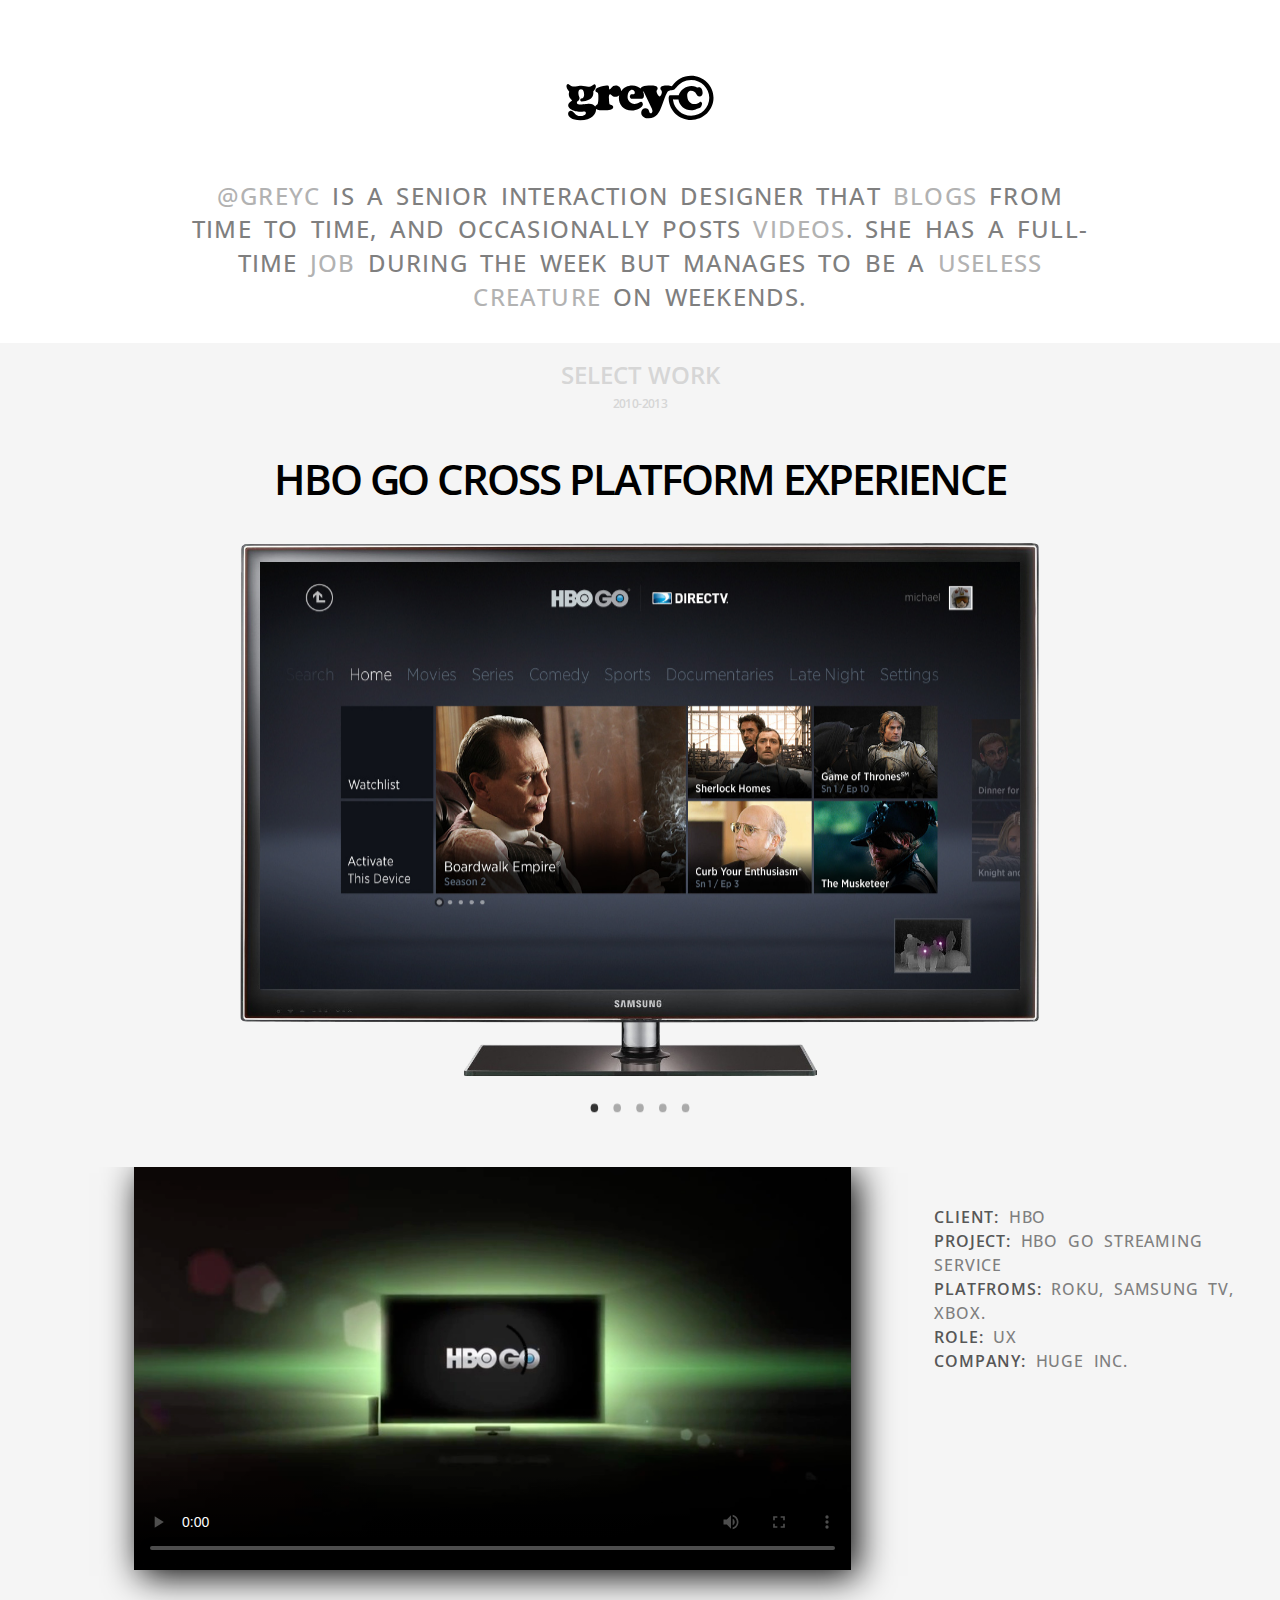
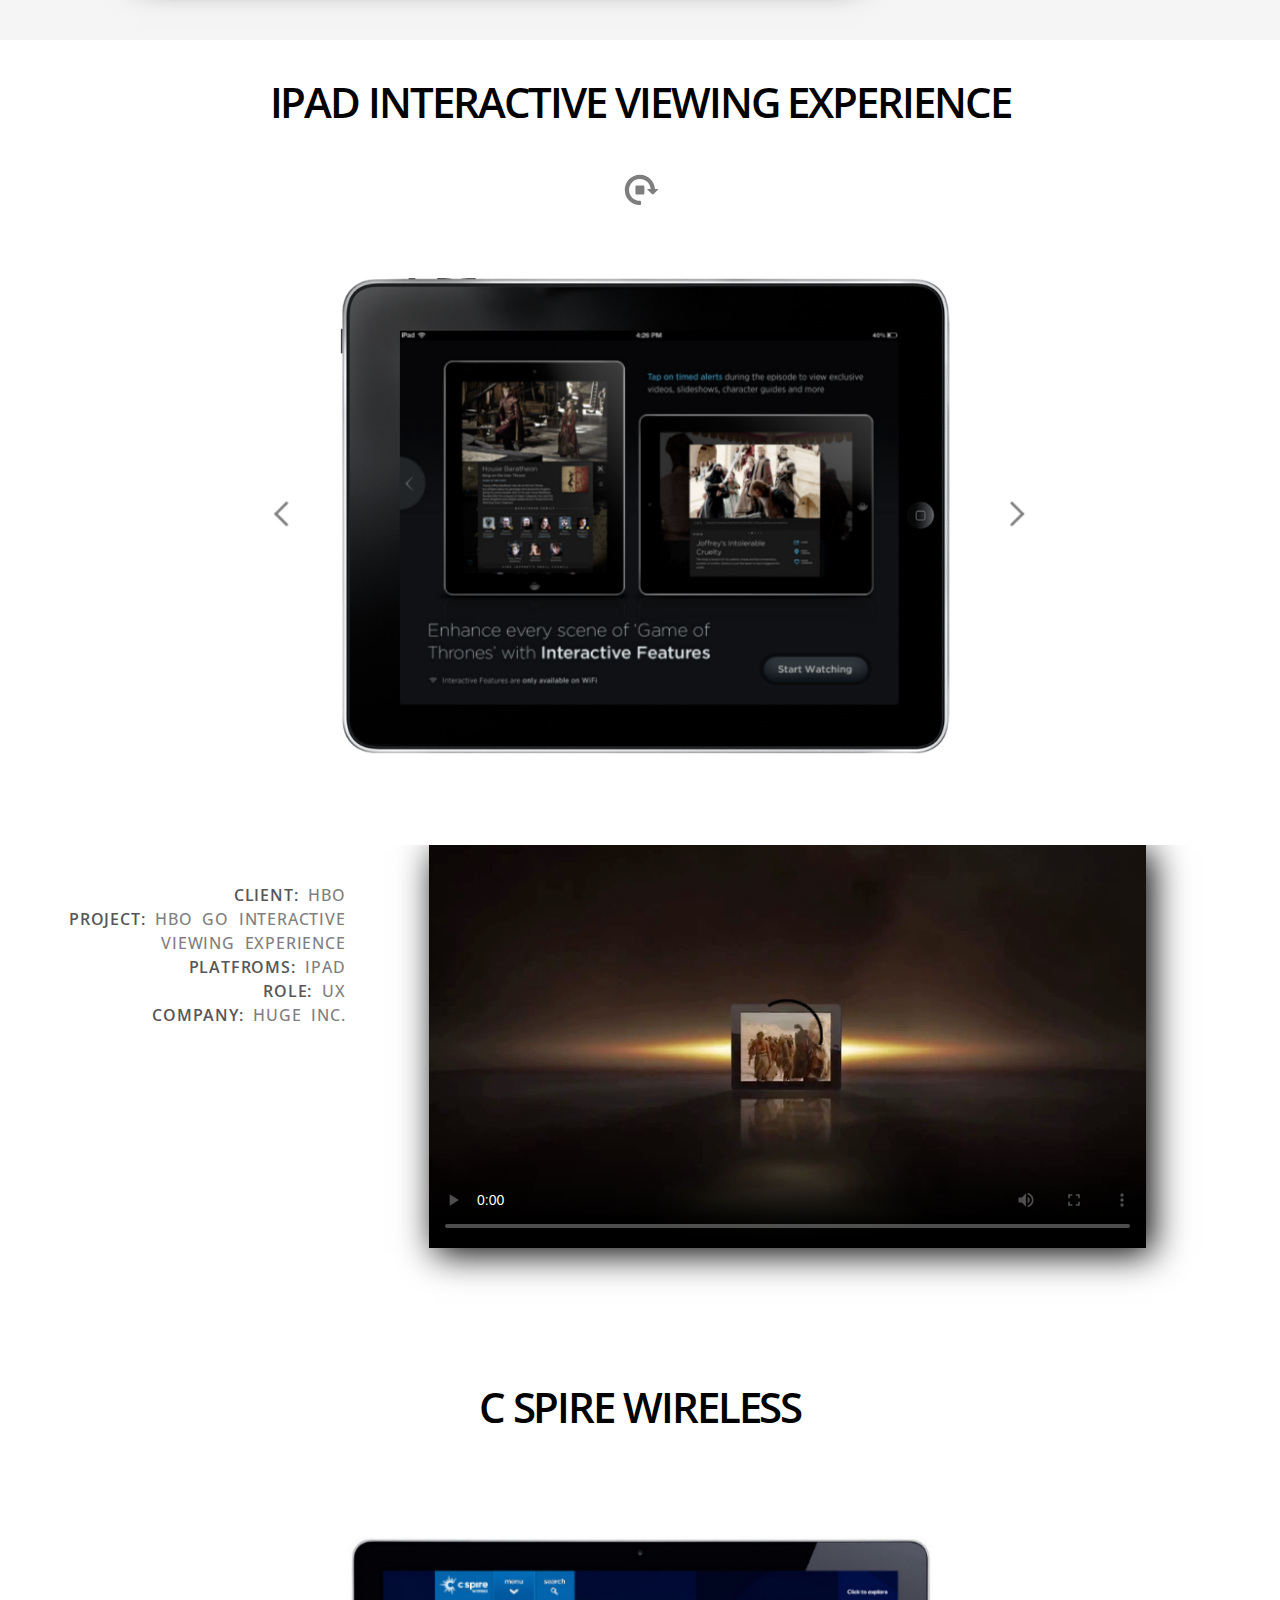
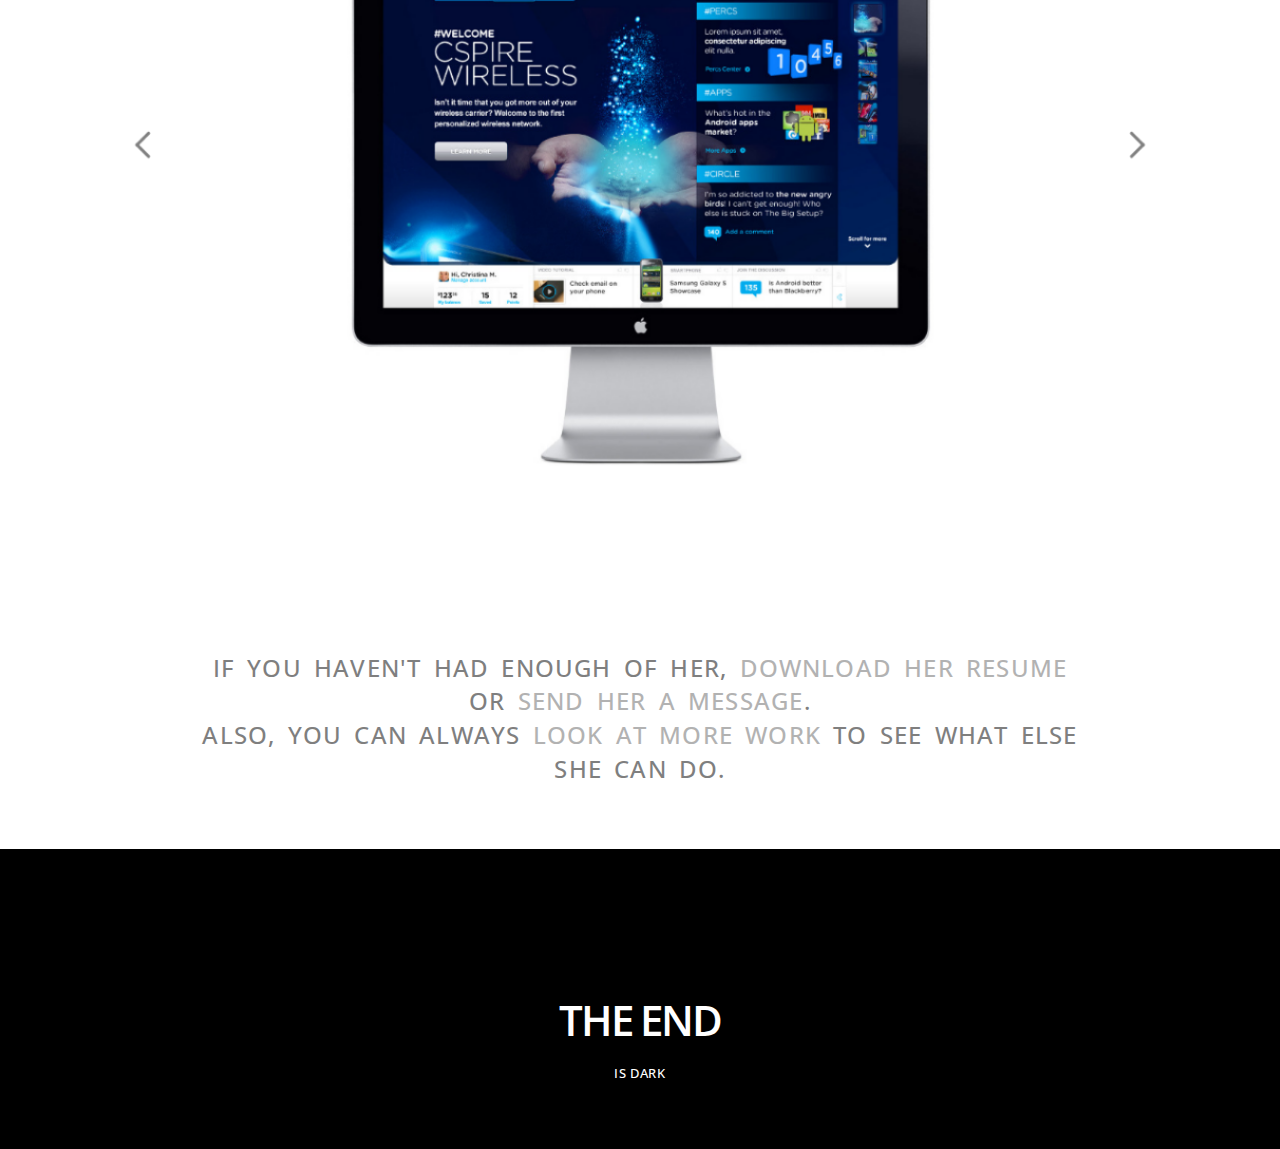
==== index.html @ 83174de0 "Initial commit" ====
<!DOCTYPE html>
<html lang="en">
	<head>
		<title>Grace Varga's Portfolio</title>
		<meta name="author" content="Grace Salem Varga">
		<meta name="viewport" content="width=device-width, initial-scale=1, maximum-scale=1">

		<!-- CSS -->
		<link rel = "stylesheet" href = "_css/default.css" />
		<link rel = "stylesheet" media = "screen" href = "_css/common.css" />
		<link rel="stylesheet" href="styles.css"/>   
		<link href='http://fonts.googleapis.com/css?family=Open+Sans+Condensed:300,700' rel='stylesheet' type='text/css'>
		
		<!-- JS -->
		<script src = "_lib/jquery-1.4.min.js"></script>
		<script src = "_lib/jquery.easing-1.3.js"></script>

		<!-- iosSlider plugin -->
		<script src = "_src/jquery.iosslider.js"></script>
		
		<script type="text/javascript">
			
			$(document).ready(function() {
				
				$('#iosSlider1').iosSlider({
					snapToChildren: true,
					desktopClickDrag: true,
					keyboardControls: true,
					/*navNextSelector: $('.next'),
					navPrevSelector: $('.prev'),*/
					navSlideSelector: $('.selectors .item'),
					onSlideChange: slideChange1
				});
			
				$('#iosSlider2').iosSlider({
					snapToChildren: true,
					desktopClickDrag: true,
					keyboardControls: true,
					navNextSelector: $('#next2'),
					navPrevSelector: $('#prev2'),
/* 					onSlideChange: slideChange2 */
				});				
				
				$('#iosSlider3').iosSlider({
					snapToChildren: true,
					desktopClickDrag: true,
					keyboardControls: true,
					navNextSelector: $('#next3'),
					navPrevSelector: $('#prev3'),
/* 					onSlideChange: slideChange3 */
				});	
				
				$('#iosSlider4').iosSlider({
					snapToChildren: true,
					desktopClickDrag: true,
					keyboardControls: true,
					navNextSelector: $('#next4'),
					navPrevSelector: $('#prev4'),
/* 					onSlideChange: slideChange3 */
				});	
						
				$(".ipad_p").hide();
				
				$("#portraitButton").click(function() { 
					$(".ipad_l").hide();
					$(".ipad_p").show();
				});		
				
				$("#landscapeButton").click(function() { 
					$(".ipad_p").hide();
					$(".ipad_l").show();
				});	
							
			}); 
			
			function slideChange1(args) {
				
				$('#iosSlider1 .selectors .item').removeClass('selected');
				$('#iosSlider1 .selectors .item:eq(' + (args.currentSlideNumber - 1) + ')').addClass('selected');
				
			}
			
		</script>
		

		<!-- Google Analytics -->
		
		<script type="text/javascript">
		var _gaq = _gaq || [];
		_gaq.push(['_setAccount', 'UA-6382240-10']);
		_gaq.push(['_trackPageview']);
		
		(function() {
		var ga = document.createElement('script'); ga.type = 'text/javascript'; ga.async = true;
		ga.src = ('https:' == document.location.protocol ? 'https://ssl' : 'http://www') + '.google-analytics.com/ga.js';
		var s = document.getElementsByTagName('script')[0]; s.parentNode.insertBefore(ga, s);
		})();
		</script>
		
		<!-- End of Javascript -->

		<!-- Date: 2013-04-13 -->
	</head>
	
	<body>
		
		<div class="logo"></div>
		
		<div class="wrap1">   

			<p><span id="twitter"><a target="blank" href="http://twitter.com/greyc">@greyc</a></span> is a senior interaction designer that <span id="tumblr"><a target="blank" href="http://greyc.tumblr.com/">blogs</a></span> from time to time, and occasionally posts <span id="vimeo"><a target="blank" href="http://vimeo.com/greyc">videos</a>. </span>
			She has a full-time <span id="linkedin"><a target="blank" href="http://www.linkedin.com/in/greyc">job</a></span> during the week but manages to be a <span id="ha"><a target="blank" href="http://www.youtube.com/watch?v=ES32UFlPOUA">useless creature</a></span> on weekends.</p>
					
		</div> <!-- # wrap -->


			<div class="module xbox">
	
			<div id="selectWork">
				<div class="selectWorkModule"><h2>select work<br/><span>2010-2013</span></h2></div>
			</div>
		
			<h1>HBO GO Cross Platform Experience</h1>
			<div id="xbox_outer"> <!-- Xbox Outer -->
			<img src="images/tv.png"/>

				<div class = 'container'> <!-- carousel -->
					
					<div class = 'iosSlider' id = 'iosSlider1'>
					
						<div class = 'slider'>
		
							<div class = 'item'>
								<img src="images/xbox1.jpg" />
							</div>
							<div class = 'item'>
								<img src="images/xbox2.jpg" />
							</div>
							<div class = 'item'>
								<img src="images/xbox3.jpg" />
							</div>
							<div class = 'item'>
								<img src="images/xbox4.jpg" />
							</div>
							<div class = 'item'>
								<img src="images/xbox5.jpg" />
							</div>
						
						</div>
						
						<div class = 'selectorsBlock'>
						
							<div class = 'selectors'>
								<div class = 'item first selected'></div>
								<div class = 'item'></div>
								<div class = 'item'></div>
								<div class = 'item'></div>
								<div class = 'item'></div>
							</div>
							
						</div>
		
					</div>
								
				</div> <!-- end of carousel -->



			</div> <!--End of Xbox Outer-->
			
<!--
			<div class="moduleMeta">
				<p>
				<b>CLIENT:</b> HBO -
				<b>PROJECT:</b> HBO GO STREAMING SERVICE -
				<b>PLATFROMS:</b> ROKU, SAMSUNG TV, XBOX. -
				<b>ROLE:</b> UX -
				<b>COMPANY:</b> HUGE INC.
				</p>
			</div>
-->
		</div> 
		
		
		<div class="module videoXbox">
<!-- 			<h1>HBO GO Cross Platform Experience</h1> -->
			<div id="xboxVideoWrapper">
				<video id="xboxVid" width="861px" controls="controls" poster="videos/xbox.jpg">
					<source src="videos/xbox.mp4" type="video/mp4" />
					<source src="videos/xbox.ogv" type="video/ogv" />
					<source src="videos/xbox.webm" type="video/webm" />
				  Your browser does not support the video tag.
				</video>
			</div>
			<div id="xboxVideoMeta">
				<p>
					<b>CLIENT:</b> HBO <br>
					<b>PROJECT:</b> HBO GO STREAMING SERVICE <br>
					<b>PLATFROMS:</b> ROKU, SAMSUNG TV, XBOX. <br>
					<b>ROLE:</b> UX <br>
					<b>COMPANY:</b> HUGE INC. <br>
				</p>
			</div>
		</div>

				
		<div class="module ipad_l">
			<h1>iPad Interactive Viewing Experience</h1>
			<button id="portraitButton" type"button"><img src="images/rotate.svg"/></button>			
			<div id="ipad_outer_l">
				<img src="images/ipad_landscape.png"/>
				
				<div id="ipadCarouselWrapper_l">				
					<div class = 'container'>
						
						<div class = 'iosSlider' id = 'iosSlider2'>					
							<div class = 'slider'>			
								<div class = 'item'>
									<img src="images/iPad_IVE_01.png" />
								</div>
								<div class = 'item'>
									<img src="images/iPad_IVE_02.png" />
								</div>
								<div class = 'item'>
									<img src="images/iPad_IVE_05.jpg" />
								</div>
								<div class = 'item'>
									<img src="images/iPad_IVE_06.jpg" />
								</div>
								<div class = 'item'>
									<img src="images/iPad_IVE_07.jpg" />
								</div>							
							</div>	<!-- slider -->			
						</div>	<!-- ios slider -->		
						
						<div class = 'prevContainer'>
							<div class = 'prev' id = 'prev2' ><img src="images/prev.svg"/></div>
						</div>
						
						<div class = 'nextContainer'>
							<div class = 'next' id = 'next2'><img src="images/next.svg"/></div>
						</div>
					
					</div> <!-- container -->					
				</div> <!-- carousel wrapper -->	
			</div> <!-- outer -->	
		</div> <!-- module -->	

		<div class="module ipad_p">
		<h1>iPad Interactive Viewing Experience</h1>
			<button id="landscapeButton" type"button"><img src="images/rotate.svg"/></button>			
			<div id="ipad_outer_p">
				<img src="images/ipad_portrait.png"/>
				<div id="ipadCarouselWrapper_p"> <!-- carousel wrapper -->
				
					<div class = 'container'> <!-- carousel -->
						
						<div class = 'iosSlider' id = 'iosSlider3'>
						
							<div class = 'slider'>
			
								<div class = 'item'>
									<img src="images/iPad_IVE_08.jpg" />
								</div>
								<div class = 'item'>
									<img src="images/iPad_IVE_09.jpg" />
								</div>
								<div class = 'item'>
									<img src="images/iPad_IVE_10.jpg" />
								</div>
								<div class = 'item'>
									<img src="images/iPad_IVE_11.jpg" />
								</div>
								<div class = 'item'>
									<img src="images/iPad_IVE_12.jpg" />
								</div>
								<div class = 'item'>
									<img src="images/iPad_IVE_13.jpg" />
								</div>
								<div class = 'item'>
									<img src="images/iPad_IVE_14.jpg" />
								</div>
							
							</div>			
						
						</div>		
						<div class = 'prevContainer'>
							<div class = 'prev' id = 'prev3' ><img src="images/prev.svg"/></div>
						</div>
						
						<div class = 'nextContainer'>
							<div class = 'next' id = 'next3'><img src="images/next.svg"/></div>
						</div>
					
					</div> <!-- end of carousel -->	
					
				</div> <!--End of carousel wrapper-->				
			</div> 
		</div>
		
		<div class="module videoIpad">
			<div id="ipadVideoMeta">
				<p>
					<b>CLIENT:</b> HBO <br>
					<b>PROJECT:</b> HBO GO INTERACTIVE VIEWING EXPERIENCE <br>
					<b>PLATFROMS:</b> iPad <br>
					<b>ROLE:</b> UX <br>
					<b>COMPANY:</b> HUGE INC. <br>
				</p>
			</div>
			<div id="ipadVideoWrapper">
				<video id="ipadVid" width="861px" controls="controls" poster="videos/ipad.jpg">
					<source src="videos/ipad.mp4" type="video/mp4" />
					<source src="videos/ipad.ogv" type="video/ogv" />
					<source src="videos/ipad.webm" type="video/webm" />
				  Your browser does not support the video tag.
				</video>
			</div>
		</div>
		

				
		<div class="module mac">
			<h1>C Spire Wireless</h1>
				
				<div id="macCarouselWrapper">				
					<div class = 'container'>
						
						<div class = 'iosSlider' id = 'iosSlider4'>					
							<div class = 'slider'>			
								<div class = 'item'>
									<img src="images/cspire1.jpg" />
								</div>
								<div class = 'item'>
									<img src="images/cspire2.jpg" />
								</div>
								<div class = 'item'>
									<img src="images/cspire3.jpg" />
								</div>
								<div class = 'item'>
									<img src="images/cspire4.jpg" />
								</div>
								<div class = 'item'>
									<img src="images/cspire5.jpg" />
								</div>							
								<div class = 'item'>
									<img src="images/cspire6.jpg" />
								</div>								
							</div>	<!-- slider -->			
						</div>	<!-- ios slider -->		
						
						<div class = 'prevContainer'>
							<div class = 'prev' id = 'prev4' ><img src="images/prev.svg"/></div>
						</div>
						
						<div class = 'nextContainer'>
							<div class = 'next' id = 'next4'><img src="images/next.svg"/></div>
						</div>
					
					</div> <!-- container -->					
				</div> <!-- carousel wrapper -->	
		</div> <!-- module -->	

	
		
		<div class="wrap2">   
		        			
			<p>			
			If you haven't had enough of her, <a target="blank" href="http://verygreyc.com/downloads/graceSalemResume.pdf">download her resume</a> or <a href="mailto:grace@verygreyc.com">send her a message</a>.<br/>
			Also, you can always <a target="blank" href="http://very.verygreyc.com">look at more work</a> to see what else she can do.
			</p>		
			
		</div>
		
<!--
		<div id="contact">
			<div class="contactModule" id="moreWork"> <h2><a target="blank" href="http://very.verygreyc.com">select work<br/><span>2004-2010</span></a></h2></div>
			<div class="contactModule" id="myResume"><h2><a target="blank" href="http://verygreyc.com/downloads/graceSalemResume.pdf">download her r�sum�</a></h2></div>
			<div class="contactModule" id="email"><h2><a href="mailto:grace@verygreyc.com">email her</a></h2></div>
		</div>
-->
		
		<footer>
			<h1>The End<br/><span>is  dark</span></h1>
		</footer>
		
	</body>
</html>
---- _css/default.css ----
/*
----------------------------------------------------------------------------------
Default css 
----------------------------------------------------------------------------------
*/

/* Reset all of the document's element styles to zero... */

html, body, div, span, applet, object, iframe,
h1, h2, h3, h4, h5, h6, p, blockquote, pre,
a, abbr, acronym, address, big, cite, code,
del, dfn, em, font, img, ins, kbd, q, s, samp,
small, strike, strong, sub, sup, tt, var,
b, u, i, center,
dl, dt, dd, ol, ul, li,
fieldset, form, label, legend,
table, caption, tbody, tfoot, thead, tr, th, td {
	margin: 0;
	padding: 0;
	border: 0;
	outline: 0;
	font-size: 100%;
	vertical-align: baseline;
	background: transparent;
}
body {
	line-height: 1;
}
ol, ul {
	list-style: none;
}
blockquote, q {
	quotes: none;
}
blockquote:before, blockquote:after,
q:before, q:after {
	content: '';
	content: none;
}

/* remember to define focus styles! */
:focus {
	outline: 0;
}

/* remember to highlight inserts somehow! */
ins {
	text-decoration: none;
}
del {
	text-decoration: line-through;
}

/* tables still need 'cellspacing="0"' in the markup */
table {
	border-collapse: collapse;
	border-spacing: 0;
}



/* Clearing Floats Class STARTS */
.Wrapper {
	display: inline-block;}
.Wrapper:after {
	Content: "."; display: block; height: 0; clear: both; visibility: hidden;}
* html .Wrapper {
	height: 1%; }
.Wrapper {
	display: block;}
/* Clearing Floats Class ENDS  */





/*  */

.hide, .Hide {
	display: none;}
.clear {
	width: 100%; height: 1px; clear: both; display: block; overflow: hidden;}
---- _css/common.css ----
.container {
	/* defaults for resposive height container */
/* 	position: relative; */
	position: absolute;
	width: 100%;
	height: 0;
	
	/* 39% being the ratio we are maintaining 
	 * calculated by looking at the image 
	 * ratio: 400/1024 = ~0.39 */
	padding: 0 0 76.25% 0;
	margin: 0 auto;
	top:1%;
	transform: scale(0.95,0.95);
	-ms-transform: scale(0.95,0.95); /* IE 9 */
	-webkit-transform: scale(0.95,0.95); /* Safari and Chrome */
}

.iosSlider {
	width: 100%;
	
	/* this height ends up being your maximum height, 
	 * if you want it to scale forever, set it to 
	 * a very high number */
	height: 1500px;
}

.iosSlider .slider {
	width: 100%;
	height: 100%;
}

.iosSlider .slider .item {
	float: left;
	
	width: 100%;
}

.iosSlider .slider .item img {
	width: 100%;
	height: auto;
}

/* controls */
.container .prevContainer {
	position: absolute;
	top: 25%;
	left: -30%;
	width: 100px;
	
	padding: 0 0 19.5% 0;
	z-index: 2000;
}

.container .prevContainer .prev {
	position: absolute;
	bottom: -10%;
	left: 0;
	width: 100%;
	height: auto;
	background: transparent;
}

.container .prevContainer .prev img {
	width: 50%;
	height: auto;
	opacity:0.5;
}

.container .prevContainer .prev img:hover {
	opacity:1;
}

.container .nextContainer {
	position: absolute;
	top: 25%;
	right: -30%;
	width: 100px;
	padding: 0 0 19.5% 0;
	z-index: 2000;
}

.container .nextContainer .next {
	position: absolute;
	bottom: -10%;
	left: 0;
	width: 100%;
	height: auto;
	background: transparent;
}

.container .nextContainer .next img {
	width: 50%;
	height: auto;
	opacity:0.5;
}

.container .nextContainer .next img:hover {
	opacity:1;
}

.container .selectorsBlock {
	position: absolute;
	bottom: 10px;
	width: 100%;
	height: 5%;
	margin: 0 auto;
}

.container .selectorsBlock .selectors {
	position: relative;
	top: 0;
	left: 0;
	margin: 0 auto;
	width: 20%;
	height: 100%;
	padding-left:7%;
}

.container .selectorsBlock .selectors .item {
	position: relative;
	top: 0;
	left: 0;
	float: left;
	width: 5%;
	height: 30%;
	margin: 0 5% 0 5%;
	background: #aaa;
	border-radius: 50%; /*grace added*/
}

.container .selectorsBlock .selectors .selected {
	background: #333;
}

.container .selectorsBlock .selectors .first {
	margin-left: 0;
}

/* portrait */


.container .prevContainer #prev3 {
	top: 200%;
	left: -30%;
}

.container .nextContainer #next3 {
	top: 200%;
	left: 30%;
}

.container .prevContainer #prev4 {
/* 	left: 20%; */
}

.container .prevContainer #prev4 img{
	width: 35% !important;
	height: auto !important;
}

.container .nextContainer #next4 {
/* 	left: -20%; */
}

.container .nextContainer #next4 img {
	width: 35% !important;
	height: auto !important;
}
---- styles.css ----
/*
Title:coming soon css
Date: 08-31-2011
Version: 1.1
Author: Grace Salem
*/

@import url("reset.css") screen;
@import url("animation.css") screen;

audio,canvas,video{background:#000;display:inline-block;*display:inline;*zoom:1}
audio:not([controls]){display:none}[hidden]{display:none}


/* Media queries */

/*-------------------------------DESKTOP------------------------------------*/
	
	@media only screen and (min-width: 800px) {
		body { font-size:120%;}
		.wrap {max-width:700px;}
		#xboxVideoMeta p{ font-size: 120%;}
		
		#ipadVideoWrapper{
			width:70%;
			min-height:200px;
			min-width: 350;
		}
		
		#ipadVid {
			margin-right: 10%;
			margin-top: 0%;
			width:80%;
			-webkit-box-shadow: 6px 6px 34px #000;
		}
			
		#contact{
			height:300px;
		}		
		
		.contactModule{
			height:100%;
			float: left;
			width:33%;		
			border-right: #f4f4f4 solid 1px;		
		}
		
		#contact h2{
			margin-top: 130px;
		}
		
	}  
	       
/*-------------------------------TABLET------------------------------------*/

	@media only screen 
	and (min-width : 401px) 
	and (max-width: 800px) {
		
		body { font-size:100%;}		
		#xboxVideoMeta p{ font-size: 80%;}

		#ipadVideoWrapper{
			width:70%;
			min-height:200px;
			min-width: 350;
		}
		
		#ipadVid {
			margin-right: 10%;
			margin-top: 0%;
			width:80%;
			-webkit-box-shadow: 6px 6px 34px #000;
		}
				
		#contact{
			height:200px;
		}
		
		.contactModule{
			height:100%;
			float: left;
			width:33%;		
			border-right: #f4f4f4 solid 1px;		
		}

		#contact h2{
			margin-top: 80px;
		}

		#ipadVideoWrapper{
			width:70%;
			min-height:200px;
			min-width: 350;
		}

	}   


/*-------------------------------MOBILE------------------------------------*/
	
	@media only screen and (max-width: 400px) {
		body { font-size:90%;}
		#xboxVideoMeta p{ font-size: 50%;}
		
		#ipadVideoWrapper{
			width:100%;
/*
			min-height:200px;
			min-width: 350;
*/
		}
		
		#ipadVid {
/*
			margin-right: 10%;
			margin-top: 0%;
*/
			width:100%;
/* 			-webkit-box-shadow: 6px 6px 34px #000; */
		}
		
		#contact{
			height:100px;
		}
		
		.contactModule{
			height:100%;
			float: left;
			width:100%;
			border-top: #f4f4f4 solid 1px;		
		}	
		
		#contact h2{
			margin-top: 40px;
		}	

		#ipadVideoWrapper{
			width:100%;
/*
			min-height:200px;
			min-width: 350;
*/
		}
				
	}

/* Structure */
	
	body {
		font-size: 100%;
		line-height: 1.4;
		font-family: 'Open Sans Condensed', sans-serif;
		text-transform: uppercase;
		text-align: center;
		/* min-width: 760px; */ /*steve added*/
	}
	
	
/* Typography */
	
	h1 {
		font-size: 2.61em;
		font-weight: 600;
		line-height:1em;
		margin: 1em 0.5em;
		font-weight: 600;
		letter-spacing:-0.05em; 
	}
	
	p {
		font-size: 1.5em;	
		font-family: 'Open Sans Condensed', sans-serif;
		margin: 1.2em 0;
		color:#7F7F7F;
		font-weight: 500;
		letter-spacing:0.05em;
		word-spacing:5px; 
	}
	
	b {
		font-family: 'Open Sans Condensed', sans-serif;
		margin: 1.2em 0;
		color:#575757;
		font-weight: 500;
		letter-spacing:0.05em;
		word-spacing:5px; 
	}	
	
	a  {
		outline: none;
		overflow: hidden;
		color:#B2B2B2;
		text-decoration:none;
	}
	
	
	a:hover {
		/* color:#00AEEF; */ /* blue */
		color:#c21010; /* red */
	}
	
	
	a:focus {
		-moz-outline-style: none;
	}

    button{
	    background: transparent;
	    border: none;
	    cursor: pointer;
	    opacity: 0.5;
	    width: 50px;
	    height: 50px;
	    z-index: 100 !important;
    }
    
    button img{
	    width:100%;
	    height:100%;
    }
    
    button:hover {
	    opacity: 1;
    }
	
/*----------------------------------------HELLO---------------------------------------------*/

	.logo {
		background: url("images/logo_greyc.svg") top center no-repeat;
		width:150px;
		height:80px;
		text-align: center;
		margin:70px auto 0 auto;
	}
	
	.wrap1 {
		width:70%;
		height:50%;
		margin:20px auto 30px auto;
	}
	
	.module{ 
		width:100%;
		position:relative;
		top:0px;
		overflow: hidden;
		clear:both;
	}

/*----------------------------------------SELECT WORK---------------------------------------------*/

	#selectWork {
		width:100%;
		margin:20px auto 0px auto;
	}

	#selectWork h2 {
		color: #d6d6d6;
		font-size: 1.5em;
		font-weight: 600;
		line-height:1em;
		padding:0em 1em; 
		text-align: center;
	}
	
	#selectWork span {
		font-size: 0.5em;
		font-weight: 600;
		letter-spacing:-0.05em;
		text-align: center;		
	}

	
/*----------------------------------------XBOX---------------------------------------------*/

	.xbox{
		background:whitesmoke;
/* 		background: red; */
/* 		height:800px;   */
		height:auto;
		padding-bottom: 5%;  
	}

	#xbox_outer {
		position:relative;
		max-width:90%;
		width:800px;
		height:auto;
		margin: 20px auto;
	}
	
	#xbox_outer img {
		max-width:100%;
		height:auto;
	}

/*----------------------------------------XBOX VIDEO---------------------------------------------*/

	.videoXbox{
		height:auto; 
		background:whitesmoke;
		padding:0 0 5% 0;
	}
	
	#xboxVideoWrapper{
		float:left;
		width:70%;
		min-height:200px;
		min-width:350px;
	}
	
	#xboxVideoMeta{
		float:left;
		width:30%;
	}
	
	#xboxVideoMeta p{
		text-align: left;
		font-size: 1em;
		margin: 0 auto;	
		padding: 10%;	
		line-height:1.5em;
	}
	
	#xboxVideoMeta b{
		font-weight: 600;
	}
			
	#xboxVid {
		margin-left: 10%;
		margin-top: 0%;
		width:80%;
		-webkit-box-shadow: 6px 6px 34px #000;
	}
	
/*----------------------------------------IPAD LANDSCAPE---------------------------------------------*/

	.ipad_l{
		height:auto;
/* 		background:whitesmoke; */
		padding: 0;
	}
	
	#ipad_outer_l {
		position:relative;
		max-width:90%;
		width:800px;
		height:auto;
		margin: 10px auto;
	}
	
	#ipad_outer_l img {
		max-width:100%;
		height:auto;
	}
	
	#ipadCarouselWrapper_l{
		position: absolute;
		top:0;
		width: 100%;
		height: auto;
		transform: scale(0.65,0.65) !important;
		-ms-transform: scale(0.65,0.65)!important; /* IE 9 */
		-webkit-transform: scale(0.65,0.65)!important; /* Safari and Chrome */
		margin: 0 auto;
		padding: 0 0 63% 1%;
			
	}
	
/*----------------------------------------IPAD PORTRAIT---------------------------------------------*/

	.ipad_p{
		height:auto;
/* 		background:whitesmoke; */
		padding: 0;
/* 		display:none; */
	}
	
	#ipad_outer_p {
		position:relative;
		max-width:90%;
		width:590px;
		height:auto;
/* 	    z-index: 1; */
/* 		margin: -40px auto; */
		margin: 0px auto;
/* 	    background: red;   */
	}
	
	#ipad_outer_p img {
		max-width:100%;
		height:auto;
	}
	
	#ipadCarouselWrapper_p{
		position: absolute;
		top:10%;
		width: 100%;
		height: auto;
		transform: scale(0.65,0.65) !important;
		-ms-transform: scale(0.65,0.65)!important; /* IE 9 */
		-webkit-transform: scale(0.65,0.65)!important; /* Safari and Chrome */
		margin: 0 auto;
		padding: 0 0 63% 2%;
/* 		background: red; */
			
	}
	
	#iosSlider3 {		
		/* this height ends up being your maximum height, 
		 * if you want it to scale forever, set it to 
		 * a very high number */
		height: 1500px !important;
	}	
	
/*----------------------------------------IPAD VIDEO---------------------------------------------*/
	.videoIpad{
		height:auto; 
/* 		background:whitesmoke; */
		padding:0;
	}
	
	#ipadVideoWrapper{
		float:left;
	}
	
	#ipadVideoMeta{
		float:left;
		width:30%;
		min-height:500px;
	}
	
	#ipadVideoMeta p{
		text-align: right;
		font-size: 1em;
		margin: 0 auto;	
		padding: 10%;	
		line-height:1.5em;
	}
	
	#ipadVideoMeta b{
		font-weight: 600;
	}		

/*---------------------------------MAC---------------------------------------------*/
	.mac{
		height:50%;
/* 		background:whitesmoke; */
		padding: 0;
		width: 80%;
		margin: 0 auto;
	}
	
	#macCarouselWrapper{
		position: relative;
		float:center;
		width: 70%;
		height: auto;
		margin: 0 auto;
		padding-bottom: 70%;
			
	}	
	
	#iosSlider4 {		
		/* this height ends up being your maximum height, 
		 * if you want it to scale forever, set it to 
		 * a very high number */
		height: 1500px !important;
	}	
		

/*---------------------------------MORE SOCIAL---------------------------------------------*/

	.wrap2 {
		width:70%;
		height:50%;
		padding:5% auto 5% auto;
		margin: 5% auto;
	}

/* Buttons */

	#twitter a {background:; width: 150px; text-decoration:none; color:#B2B2B2;}
	#twitter a:hover {color:#00AEEF; /* twitter blue */}
	
	#tumblr a{background:; width: 150px; text-decoration:none; color:#B2B2B2;}
	#tumblr a:hover {color:#375D7C; /* tumblr blue grey*/}
	
	#vimeo a{background:; width: 250px; text-decoration:none; color:#B2B2B2;}
	#vimeo a:hover {color:#F15A22; /* red orange */}
	
	#linkedin a{background:; width: 150px; text-decoration:none; color:#B2B2B2;}
	#linkedin a:hover {color:#EC008C; /* magenta */}
	
	#ha a{background:; width: 150px; text-decoration:none; color:#B2B2B2;}
	#ha a:hover {color:#AB4A9C; /* purple */}

	#resume a{background:; width: 150px; text-decoration:none; color:#B2B2B2;}
	#resume a:hover {color:#f8b52f; /* orange */}
		
	#mail a{background:; width: 150px; text-decoration:none; color:#B2B2B2;}
	#mail a:hover {color:#25B34B; /* green */}
	

/*---------------------------------CONTACT---------------------------------------------*/

	#contact{
		width:100%;
		margin:20px auto 0px auto;
	}

	#contact h2{
		color: white;
		opacity:0.5;
		font-size: 1.5em;
		font-weight: 600;
		line-height:1em;
		letter-spacing:-0.05em;
		padding:0em 1em; 
		text-align: center;
	}
	
	#contact h2:hover{
		opacity:1;
	}
	
	#contact span{
		font-size: 0.5em;
		font-weight: 600;
		letter-spacing:-0.05em;
		text-align: center;		
	}
		
	#moreWork{
		background-color: white;		

	}
	
	#tweet{
		background-color: white;		
	}
	
	#myResume{
		background-color: white;		
	}
	
	#email{
		background-color: white;		
	}

/*---------------------------------FOOTER---------------------------------------------*/

	footer{
		width: 100%;
		height:300px;
		background: black;
		float:left;
		margin:0;
		padding: 0;
	}
	
	footer h1{
/* 		background: red; */
		height: auto;
		width: 100%;
		color: white;
		vertical-align: middle !important;
		position: absolute;
		float: center; /* If you want it to be centered */
		padding-top: 150px;
		margin:0 !important;
	}
	
	footer span{
		font-size: 0.3em;
		font-weight: 500;
		letter-spacing:0.05em;
		text-align: center;		
	}
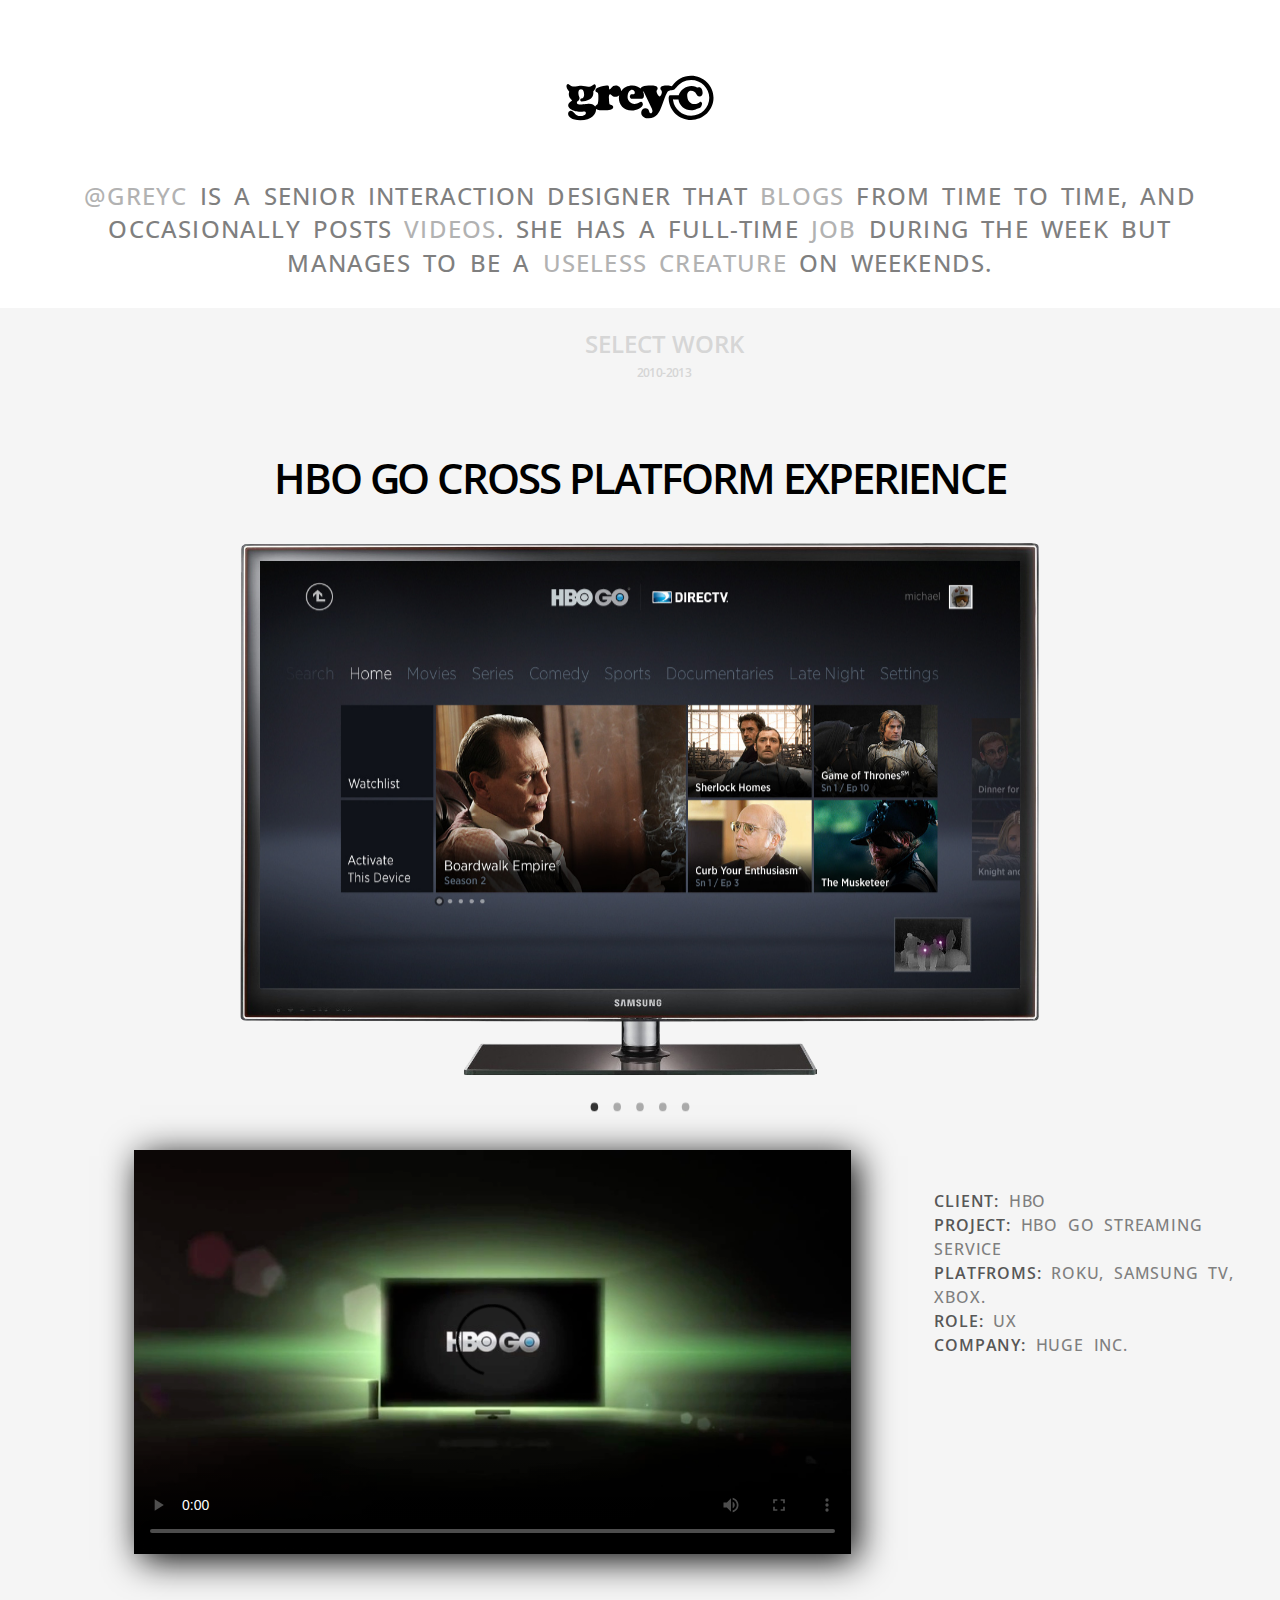
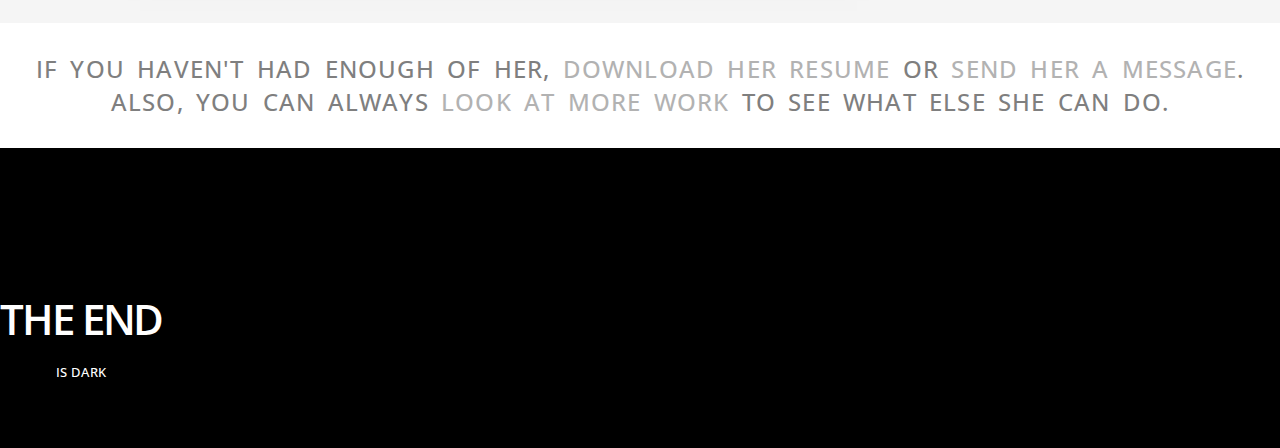
==== commit 5c567a51: "Working on a rewrite" ====
--- a/index.html
+++ b/index.html
@@ -21,43 +21,30 @@
 		<script type="text/javascript">
 			
 			$(document).ready(function() {
-				
-				$('#iosSlider1').iosSlider({
+				//HBO Xbo Slider
+				$('#hboXboxSlider').iosSlider({
 					snapToChildren: true,
 					desktopClickDrag: true,
 					keyboardControls: true,
 					/*navNextSelector: $('.next'),
 					navPrevSelector: $('.prev'),*/
 					navSlideSelector: $('.selectors .item'),
-					onSlideChange: slideChange1
+					onSlideChange: slideChange
 				});
-			
-				$('#iosSlider2').iosSlider({
-					snapToChildren: true,
-					desktopClickDrag: true,
-					keyboardControls: true,
-					navNextSelector: $('#next2'),
-					navPrevSelector: $('#prev2'),
-/* 					onSlideChange: slideChange2 */
-				});				
-				
-				$('#iosSlider3').iosSlider({
-					snapToChildren: true,
-					desktopClickDrag: true,
-					keyboardControls: true,
-					navNextSelector: $('#next3'),
-					navPrevSelector: $('#prev3'),
-/* 					onSlideChange: slideChange3 */
-				});	
-				
-				$('#iosSlider4').iosSlider({
-					snapToChildren: true,
-					desktopClickDrag: true,
-					keyboardControls: true,
-					navNextSelector: $('#next4'),
-					navPrevSelector: $('#prev4'),
-/* 					onSlideChange: slideChange3 */
-				});	
+
+				//Alternate between white and grey BGs
+				$(".module").each(function(index) {
+					if(index %2 == 0) {
+						$(this).css("background","whitesmoke");
+						console.log("fart");
+					}
+
+					//Temp, get rid of other modules while testing
+					$(this).hide();
+				});
+
+				$("#hboXbox").show();
+
 						
 				$(".ipad_p").hide();
 				
@@ -73,11 +60,9 @@
 							
 			}); 
 			
-			function slideChange1(args) {
-				
-				$('#iosSlider1 .selectors .item').removeClass('selected');
-				$('#iosSlider1 .selectors .item:eq(' + (args.currentSlideNumber - 1) + ')').addClass('selected');
-				
+			function slideChange(args) {
+				$(args.sliderContainerObject[0]).find('.selectors .item').removeClass('selected');
+				$(args.sliderContainerObject[0]).find('.selectors .item:eq(' + (args.currentSlideNumber - 1) + ')').addClass('selected');
 			}
 			
 		</script>
@@ -103,283 +88,289 @@
 	</head>
 	
 	<body>
-		
-		<div class="logo"></div>
-		
-		<div class="wrap1">   
-
-			<p><span id="twitter"><a target="blank" href="http://twitter.com/greyc">@greyc</a></span> is a senior interaction designer that <span id="tumblr"><a target="blank" href="http://greyc.tumblr.com/">blogs</a></span> from time to time, and occasionally posts <span id="vimeo"><a target="blank" href="http://vimeo.com/greyc">videos</a>. </span>
-			She has a full-time <span id="linkedin"><a target="blank" href="http://www.linkedin.com/in/greyc">job</a></span> during the week but manages to be a <span id="ha"><a target="blank" href="http://www.youtube.com/watch?v=ES32UFlPOUA">useless creature</a></span> on weekends.</p>
+		<!--Begin Hello-->
+		<div id="hello">
+			<div class="logo"></div>
+			
+			<!-- Begin hello text -->
+			<div class="helloText">   
+				<p><span id="twitter"><a target="blank" href="http://twitter.com/greyc">@greyc</a></span> is a senior interaction designer that <span id="tumblr"><a target="blank" href="http://greyc.tumblr.com/">blogs</a></span> from time to time, and occasionally posts <span id="vimeo"><a target="blank" href="http://vimeo.com/greyc">videos</a>. </span>
+				She has a full-time <span id="linkedin"><a target="blank" href="http://www.linkedin.com/in/greyc">job</a></span> during the week but manages to be a <span id="ha"><a target="blank" href="http://www.youtube.com/watch?v=ES32UFlPOUA">useless creature</a></span> on weekends.</p>
+			</div> 
+			<!-- End Hello Text -->
+		</div>
+		<!--End Hello-->
+
+		<!-- Begin Content -->
+		<div id="content">
+			<!--Select Work-->
+			<div id="selectWork">
+				select work<br/><span>2010-2013</span>
+			</div>
+			<!--End Select Work-->
+
+
+			<!-- HBO Xbox Module-->
+			<div id="hboXbox" class="module">
+				<div id="hboXboxSlideshow" class="section">
+					<div class="title">HBO GO Cross Platform Experience</div>
+
+					<div class="carouselWrapper"> <!-- Xbox Outer -->
+						<img src="images/tv.png"/>
+
+						<!-- HBO Xbox Carousel -->
+						<div class='container'> 
+							<!-- HBO Xbox Slider-->
+							<div  id = "hboXboxSlider" class="iosSlider">
+								<!-- HBO Xbox Slider Items -->
+								<div class = 'slider'>
+									<div class = 'item'>
+										<img src="images/xbox1.jpg" />
+									</div>
+									<div class = 'item'>
+										<img src="images/xbox2.jpg" />
+									</div>
+									<div class = 'item'>
+										<img src="images/xbox3.jpg" />
+									</div>
+									<div class = 'item'>
+										<img src="images/xbox4.jpg" />
+									</div>
+									<div class = 'item'>
+										<img src="images/xbox5.jpg" />
+									</div>
+								</div> 
+								<!-- End HBO Xbox Slider Items -->
+								
+								<!-- HBO Xbox Slider dots -->
+								<div class = 'selectorsBlock'>
+									<div class = 'selectors'>
+										<div class = 'item first selected'></div>
+										<div class = 'item'></div>
+										<div class = 'item'></div>
+										<div class = 'item'></div>
+										<div class = 'item'></div>
+									</div>
+								</div>
+								<!-- End HBO Xbox Slider dots -->
+							</div>
+							<!-- End HBO Xbox Slider -->
+										
+						</div> 
+						<!-- End HBO Xbox Carousel -->
+					</div> <!--End of Xbox Outer-->
+				</div> 
+				<!-- End HBO XBox -->
+				
+				<!--HBO Xbox Video -->
+				<div class="section videoWrapper left">
+					<video controls="controls" poster="videos/xbox.jpg">
+						<source src="videos/xbox.mp4" type="video/mp4" />
+						<source src="videos/xbox.ogv" type="video/ogv" />
+						<source src="videos/xbox.webm" type="video/webm" />
+					  Your browser does not support the video tag.
+					</video>
+				</div>
+				<!--End HBO Xbox Video-->
+
+				<!-- HBO Xbox Meta -->
+				<div class="section meta left">
+					<p>
+						<b>CLIENT:</b> HBO <br>
+						<b>PROJECT:</b> HBO GO STREAMING SERVICE <br>
+						<b>PLATFROMS:</b> ROKU, SAMSUNG TV, XBOX. <br>
+						<b>ROLE:</b> UX <br>
+						<b>COMPANY:</b> HUGE INC. <br>
+					</p>
+				</div>
+				<!-- End HBO XBox Meta -->
+
+			</div>
+			<!-- End HBO Xbox Module -->
+
+
+
+
+
+
+
+			<div class="module ipad_l">
+				<h1>iPad Interactive Viewing Experience</h1>
+				<button id="portraitButton" type"button"><img src="images/rotate.svg"/></button>			
+				<div id="ipad_outer_l">
+					<img src="images/ipad_landscape.png"/>
 					
-		</div> <!-- # wrap -->
-
-
-			<div class="module xbox">
-	
-			<div id="selectWork">
-				<div class="selectWorkModule"><h2>select work<br/><span>2010-2013</span></h2></div>
-			</div>
-		
-			<h1>HBO GO Cross Platform Experience</h1>
-			<div id="xbox_outer"> <!-- Xbox Outer -->
-			<img src="images/tv.png"/>
-
-				<div class = 'container'> <!-- carousel -->
+					<div id="ipadCarouselWrapper_l">				
+						<div class = 'container'>
+							
+							<div class = 'iosSlider' id = 'iosSlider2'>					
+								<div class = 'slider'>			
+									<div class = 'item'>
+										<img src="images/iPad_IVE_01.png" />
+									</div>
+									<div class = 'item'>
+										<img src="images/iPad_IVE_02.png" />
+									</div>
+									<div class = 'item'>
+										<img src="images/iPad_IVE_05.jpg" />
+									</div>
+									<div class = 'item'>
+										<img src="images/iPad_IVE_06.jpg" />
+									</div>
+									<div class = 'item'>
+										<img src="images/iPad_IVE_07.jpg" />
+									</div>							
+								</div>	<!-- slider -->			
+							</div>	<!-- ios slider -->		
+							
+							<div class = 'prevContainer'>
+								<div class = 'prev' id = 'prev2' ><img src="images/prev.svg"/></div>
+							</div>
+							
+							<div class = 'nextContainer'>
+								<div class = 'next' id = 'next2'><img src="images/next.svg"/></div>
+							</div>
+						
+						</div> <!-- container -->					
+					</div> <!-- carousel wrapper -->	
+				</div> <!-- outer -->	
+			</div> <!-- module -->	
+
+			<div class="module ipad_p">
+			<h1>iPad Interactive Viewing Experience</h1>
+				<button id="landscapeButton" type"button"><img src="images/rotate.svg"/></button>			
+				<div id="ipad_outer_p">
+					<img src="images/ipad_portrait.png"/>
+					<div id="ipadCarouselWrapper_p"> <!-- carousel wrapper -->
 					
-					<div class = 'iosSlider' id = 'iosSlider1'>
+						<div class = 'container'> <!-- carousel -->
+							
+							<div class = 'iosSlider' id = 'iosSlider3'>
+							
+								<div class = 'slider'>
+				
+									<div class = 'item'>
+										<img src="images/iPad_IVE_08.jpg" />
+									</div>
+									<div class = 'item'>
+										<img src="images/iPad_IVE_09.jpg" />
+									</div>
+									<div class = 'item'>
+										<img src="images/iPad_IVE_10.jpg" />
+									</div>
+									<div class = 'item'>
+										<img src="images/iPad_IVE_11.jpg" />
+									</div>
+									<div class = 'item'>
+										<img src="images/iPad_IVE_12.jpg" />
+									</div>
+									<div class = 'item'>
+										<img src="images/iPad_IVE_13.jpg" />
+									</div>
+									<div class = 'item'>
+										<img src="images/iPad_IVE_14.jpg" />
+									</div>
+								
+								</div>			
+							
+							</div>		
+							<div class = 'prevContainer'>
+								<div class = 'prev' id = 'prev3' ><img src="images/prev.svg"/></div>
+							</div>
+							
+							<div class = 'nextContainer'>
+								<div class = 'next' id = 'next3'><img src="images/next.svg"/></div>
+							</div>
+						
+						</div> <!-- end of carousel -->	
+						
+					</div> <!--End of carousel wrapper-->				
+				</div> 
+			</div>
+			
+			<div class="module videoIpad">
+				<div id="ipadVideoMeta">
+					<p>
+						<b>CLIENT:</b> HBO <br>
+						<b>PROJECT:</b> HBO GO INTERACTIVE VIEWING EXPERIENCE <br>
+						<b>PLATFROMS:</b> iPad <br>
+						<b>ROLE:</b> UX <br>
+						<b>COMPANY:</b> HUGE INC. <br>
+					</p>
+				</div>
+				<div id="ipadVideoWrapper">
+					<video id="ipadVid" width="861px" controls="controls" poster="videos/ipad.jpg">
+						<source src="videos/ipad.mp4" type="video/mp4" />
+						<source src="videos/ipad.ogv" type="video/ogv" />
+						<source src="videos/ipad.webm" type="video/webm" />
+					  Your browser does not support the video tag.
+					</video>
+				</div>
+			</div>
+			
+
 					
-						<div class = 'slider'>
-		
-							<div class = 'item'>
-								<img src="images/xbox1.jpg" />
-							</div>
-							<div class = 'item'>
-								<img src="images/xbox2.jpg" />
-							</div>
-							<div class = 'item'>
-								<img src="images/xbox3.jpg" />
-							</div>
-							<div class = 'item'>
-								<img src="images/xbox4.jpg" />
-							</div>
-							<div class = 'item'>
-								<img src="images/xbox5.jpg" />
-							</div>
-						
-						</div>
-						
-						<div class = 'selectorsBlock'>
-						
-							<div class = 'selectors'>
-								<div class = 'item first selected'></div>
-								<div class = 'item'></div>
-								<div class = 'item'></div>
-								<div class = 'item'></div>
-								<div class = 'item'></div>
-							</div>
-							
-						</div>
-		
-					</div>
-								
-				</div> <!-- end of carousel -->
-
-
-
-			</div> <!--End of Xbox Outer-->
-			
-<!--
-			<div class="moduleMeta">
-				<p>
-				<b>CLIENT:</b> HBO -
-				<b>PROJECT:</b> HBO GO STREAMING SERVICE -
-				<b>PLATFROMS:</b> ROKU, SAMSUNG TV, XBOX. -
-				<b>ROLE:</b> UX -
-				<b>COMPANY:</b> HUGE INC.
-				</p>
+			<div class="module mac">
+				<h1>C Spire Wireless</h1>
+					
+					<div id="macCarouselWrapper">				
+						<div class = 'container'>
+							
+							<div class = 'iosSlider' id = 'iosSlider4'>					
+								<div class = 'slider'>			
+									<div class = 'item'>
+										<img src="images/cspire1.jpg" />
+									</div>
+									<div class = 'item'>
+										<img src="images/cspire2.jpg" />
+									</div>
+									<div class = 'item'>
+										<img src="images/cspire3.jpg" />
+									</div>
+									<div class = 'item'>
+										<img src="images/cspire4.jpg" />
+									</div>
+									<div class = 'item'>
+										<img src="images/cspire5.jpg" />
+									</div>							
+									<div class = 'item'>
+										<img src="images/cspire6.jpg" />
+									</div>								
+								</div>	<!-- slider -->			
+							</div>	<!-- ios slider -->		
+							
+							<div class = 'prevContainer'>
+								<div class = 'prev' id = 'prev4' ><img src="images/prev.svg"/></div>
+							</div>
+							
+							<div class = 'nextContainer'>
+								<div class = 'next' id = 'next4'><img src="images/next.svg"/></div>
+							</div>
+						
+						</div> <!-- container -->					
+					</div> <!-- carousel wrapper -->	
+			</div> <!-- module -->	
+
+		
+			
+			<div class="wrap2">   
+			        			
+				<p>			
+				If you haven't had enough of her, <a target="blank" href="http://verygreyc.com/downloads/graceSalemResume.pdf">download her resume</a> or <a href="mailto:grace@verygreyc.com">send her a message</a>.<br/>
+				Also, you can always <a target="blank" href="http://very.verygreyc.com">look at more work</a> to see what else she can do.
+				</p>		
+				
+			</div>
+			
+	<!--
+			<div id="contact">
+				<div class="contactModule" id="moreWork"> <h2><a target="blank" href="http://very.verygreyc.com">select work<br/><span>2004-2010</span></a></h2></div>
+				<div class="contactModule" id="myResume"><h2><a target="blank" href="http://verygreyc.com/downloads/graceSalemResume.pdf">download her r�sum�</a></h2></div>
+				<div class="contactModule" id="email"><h2><a href="mailto:grace@verygreyc.com">email her</a></h2></div>
 			</div>
 -->
-		</div> 
-		
-		
-		<div class="module videoXbox">
-<!-- 			<h1>HBO GO Cross Platform Experience</h1> -->
-			<div id="xboxVideoWrapper">
-				<video id="xboxVid" width="861px" controls="controls" poster="videos/xbox.jpg">
-					<source src="videos/xbox.mp4" type="video/mp4" />
-					<source src="videos/xbox.ogv" type="video/ogv" />
-					<source src="videos/xbox.webm" type="video/webm" />
-				  Your browser does not support the video tag.
-				</video>
-			</div>
-			<div id="xboxVideoMeta">
-				<p>
-					<b>CLIENT:</b> HBO <br>
-					<b>PROJECT:</b> HBO GO STREAMING SERVICE <br>
-					<b>PLATFROMS:</b> ROKU, SAMSUNG TV, XBOX. <br>
-					<b>ROLE:</b> UX <br>
-					<b>COMPANY:</b> HUGE INC. <br>
-				</p>
-			</div>
 		</div>
-
-				
-		<div class="module ipad_l">
-			<h1>iPad Interactive Viewing Experience</h1>
-			<button id="portraitButton" type"button"><img src="images/rotate.svg"/></button>			
-			<div id="ipad_outer_l">
-				<img src="images/ipad_landscape.png"/>
-				
-				<div id="ipadCarouselWrapper_l">				
-					<div class = 'container'>
-						
-						<div class = 'iosSlider' id = 'iosSlider2'>					
-							<div class = 'slider'>			
-								<div class = 'item'>
-									<img src="images/iPad_IVE_01.png" />
-								</div>
-								<div class = 'item'>
-									<img src="images/iPad_IVE_02.png" />
-								</div>
-								<div class = 'item'>
-									<img src="images/iPad_IVE_05.jpg" />
-								</div>
-								<div class = 'item'>
-									<img src="images/iPad_IVE_06.jpg" />
-								</div>
-								<div class = 'item'>
-									<img src="images/iPad_IVE_07.jpg" />
-								</div>							
-							</div>	<!-- slider -->			
-						</div>	<!-- ios slider -->		
-						
-						<div class = 'prevContainer'>
-							<div class = 'prev' id = 'prev2' ><img src="images/prev.svg"/></div>
-						</div>
-						
-						<div class = 'nextContainer'>
-							<div class = 'next' id = 'next2'><img src="images/next.svg"/></div>
-						</div>
-					
-					</div> <!-- container -->					
-				</div> <!-- carousel wrapper -->	
-			</div> <!-- outer -->	
-		</div> <!-- module -->	
-
-		<div class="module ipad_p">
-		<h1>iPad Interactive Viewing Experience</h1>
-			<button id="landscapeButton" type"button"><img src="images/rotate.svg"/></button>			
-			<div id="ipad_outer_p">
-				<img src="images/ipad_portrait.png"/>
-				<div id="ipadCarouselWrapper_p"> <!-- carousel wrapper -->
-				
-					<div class = 'container'> <!-- carousel -->
-						
-						<div class = 'iosSlider' id = 'iosSlider3'>
-						
-							<div class = 'slider'>
-			
-								<div class = 'item'>
-									<img src="images/iPad_IVE_08.jpg" />
-								</div>
-								<div class = 'item'>
-									<img src="images/iPad_IVE_09.jpg" />
-								</div>
-								<div class = 'item'>
-									<img src="images/iPad_IVE_10.jpg" />
-								</div>
-								<div class = 'item'>
-									<img src="images/iPad_IVE_11.jpg" />
-								</div>
-								<div class = 'item'>
-									<img src="images/iPad_IVE_12.jpg" />
-								</div>
-								<div class = 'item'>
-									<img src="images/iPad_IVE_13.jpg" />
-								</div>
-								<div class = 'item'>
-									<img src="images/iPad_IVE_14.jpg" />
-								</div>
-							
-							</div>			
-						
-						</div>		
-						<div class = 'prevContainer'>
-							<div class = 'prev' id = 'prev3' ><img src="images/prev.svg"/></div>
-						</div>
-						
-						<div class = 'nextContainer'>
-							<div class = 'next' id = 'next3'><img src="images/next.svg"/></div>
-						</div>
-					
-					</div> <!-- end of carousel -->	
-					
-				</div> <!--End of carousel wrapper-->				
-			</div> 
-		</div>
-		
-		<div class="module videoIpad">
-			<div id="ipadVideoMeta">
-				<p>
-					<b>CLIENT:</b> HBO <br>
-					<b>PROJECT:</b> HBO GO INTERACTIVE VIEWING EXPERIENCE <br>
-					<b>PLATFROMS:</b> iPad <br>
-					<b>ROLE:</b> UX <br>
-					<b>COMPANY:</b> HUGE INC. <br>
-				</p>
-			</div>
-			<div id="ipadVideoWrapper">
-				<video id="ipadVid" width="861px" controls="controls" poster="videos/ipad.jpg">
-					<source src="videos/ipad.mp4" type="video/mp4" />
-					<source src="videos/ipad.ogv" type="video/ogv" />
-					<source src="videos/ipad.webm" type="video/webm" />
-				  Your browser does not support the video tag.
-				</video>
-			</div>
-		</div>
-		
-
-				
-		<div class="module mac">
-			<h1>C Spire Wireless</h1>
-				
-				<div id="macCarouselWrapper">				
-					<div class = 'container'>
-						
-						<div class = 'iosSlider' id = 'iosSlider4'>					
-							<div class = 'slider'>			
-								<div class = 'item'>
-									<img src="images/cspire1.jpg" />
-								</div>
-								<div class = 'item'>
-									<img src="images/cspire2.jpg" />
-								</div>
-								<div class = 'item'>
-									<img src="images/cspire3.jpg" />
-								</div>
-								<div class = 'item'>
-									<img src="images/cspire4.jpg" />
-								</div>
-								<div class = 'item'>
-									<img src="images/cspire5.jpg" />
-								</div>							
-								<div class = 'item'>
-									<img src="images/cspire6.jpg" />
-								</div>								
-							</div>	<!-- slider -->			
-						</div>	<!-- ios slider -->		
-						
-						<div class = 'prevContainer'>
-							<div class = 'prev' id = 'prev4' ><img src="images/prev.svg"/></div>
-						</div>
-						
-						<div class = 'nextContainer'>
-							<div class = 'next' id = 'next4'><img src="images/next.svg"/></div>
-						</div>
-					
-					</div> <!-- container -->					
-				</div> <!-- carousel wrapper -->	
-		</div> <!-- module -->	
-
-	
-		
-		<div class="wrap2">   
-		        			
-			<p>			
-			If you haven't had enough of her, <a target="blank" href="http://verygreyc.com/downloads/graceSalemResume.pdf">download her resume</a> or <a href="mailto:grace@verygreyc.com">send her a message</a>.<br/>
-			Also, you can always <a target="blank" href="http://very.verygreyc.com">look at more work</a> to see what else she can do.
-			</p>		
-			
-		</div>
-		
-<!--
-		<div id="contact">
-			<div class="contactModule" id="moreWork"> <h2><a target="blank" href="http://very.verygreyc.com">select work<br/><span>2004-2010</span></a></h2></div>
-			<div class="contactModule" id="myResume"><h2><a target="blank" href="http://verygreyc.com/downloads/graceSalemResume.pdf">download her r�sum�</a></h2></div>
-			<div class="contactModule" id="email"><h2><a href="mailto:grace@verygreyc.com">email her</a></h2></div>
-		</div>
--->
-		
+		<!-- End Content -->
 		<footer>
 			<h1>The End<br/><span>is  dark</span></h1>
 		</footer>
--- a/styles.css
+++ b/styles.css
@@ -11,570 +11,328 @@
 audio,canvas,video{background:#000;display:inline-block;*display:inline;*zoom:1}
 audio:not([controls]){display:none}[hidden]{display:none}
 
-
+/*----------------------------------------Main Styles---------------------------------------------*/
+	
+body {
+	font-size: 100%;
+	line-height: 1.4;
+	font-family: 'Open Sans Condensed', sans-serif;
+	text-transform: uppercase;
+	text-align: center;
+	/* min-width: 760px; */ /*steve added*/
+}
+
+/*---------------------------------------Typography---------------------------------------------*/	
+h1 {
+	font-size: 2.61em;
+	font-weight: 600;
+	line-height:1em;
+	margin: 1em 0.5em;
+	font-weight: 600;
+	letter-spacing:-0.05em; 
+}
+
+p {
+	font-size: 1.5em;	
+	font-family: 'Open Sans Condensed', sans-serif;
+	margin: 1.2em 0;
+	color:#7F7F7F;
+	font-weight: 500;
+	letter-spacing:0.05em;
+	word-spacing:5px; 
+}
+
+b {
+	font-family: 'Open Sans Condensed', sans-serif;
+	margin: 1.2em 0;
+	color:#575757;
+	font-weight: 500;
+	letter-spacing:0.05em;
+	word-spacing:5px; 
+}	
+
+a  {
+	outline: none;
+	overflow: hidden;
+	color:#B2B2B2;
+	text-decoration:none;
+}
+
+a:hover {
+	/* color:#00AEEF; */ /* blue */
+	color:#c21010; /* red */
+}
+
+a:focus {
+	-moz-outline-style: none;
+}
+
+button {
+    background: transparent;
+    border: none;
+    cursor: pointer;
+    opacity: 0.5;
+    width: 50px;
+    height: 50px;
+    z-index: 100 !important;
+}
+
+button img {
+    width:100%;
+    height:100%;
+}
+
+button:hover {
+    opacity: 1;
+}
+
+
+/*----------------------------------------SOCIAL---------------------------------------------*/
+#twitter a {background:; width: 150px; text-decoration:none; color:#B2B2B2;}
+#twitter a:hover {color:#00AEEF; /* twitter blue */}
+
+#tumblr a{background:; width: 150px; text-decoration:none; color:#B2B2B2;}
+#tumblr a:hover {color:#375D7C; /* tumblr blue grey*/}
+
+#vimeo a{background:; width: 250px; text-decoration:none; color:#B2B2B2;}
+#vimeo a:hover {color:#F15A22; /* red orange */}
+
+#linkedin a{background:; width: 150px; text-decoration:none; color:#B2B2B2;}
+#linkedin a:hover {color:#EC008C; /* magenta */}
+
+#ha a{background:; width: 150px; text-decoration:none; color:#B2B2B2;}
+#ha a:hover {color:#AB4A9C; /* purple */}
+
+#resume a{background:; width: 150px; text-decoration:none; color:#B2B2B2;}
+#resume a:hover {color:#f8b52f; /* orange */}
+	
+#mail a{background:; width: 150px; text-decoration:none; color:#B2B2B2;}
+#mail a:hover {color:#25B34B; /* green */}
+
+
+
+/*----------------------------------------HELLO---------------------------------------------*/
+#hello {
+}
+
+.logo {
+	background: url("images/logo_greyc.svg") top center no-repeat;
+	width:150px;
+	height:80px;
+	text-align: center;
+	margin:70px auto 0 auto;
+}
+
+.helloText {
+	margin:20px 5%;
+}
+
+
+/*----------------------------------------CONTENT---------------------------------------------*/
+#content {
+	/*display:none;*/
+}
+	
+.module { 
+	/*display:none;*/
+	width:100%;
+	position:relative;
+	top:0px;
+	overflow: hidden;
+	clear:both;
+}
+
+.module .title {
+	font-size: 2.61em;
+	font-weight: 600;
+	line-height:1em;
+	margin: 1em 10%;
+	font-weight: 600;
+	letter-spacing:-0.05em; 
+}
+
+.module .section {
+	margin-top:3em;
+}
+
+/*Carousel*/
+.carouselWrapper {
+	position:relative;
+	max-width:90%;
+	width:800px;
+	height:auto;
+	margin: 20px auto;
+}
+
+.carouselWrapper img {
+	max-width:100%;
+	height:auto;
+}
+
+/*--------------*/
+/* Video */
+.module video {
+	margin-left: 10%;
+	margin-top: 0%;
+	width:80%;
+	-webkit-box-shadow: 6px 6px 34px #000;
+}
+
+.module .videoWrapper {
+	width:70%;
+	min-width:350px;
+}
+
+.module .videoWrapper.left {
+	float:left;
+}
+
+.module .videoWrapper.right {
+	float:right;
+}
+
+/*--------------*/
+/* Meta */
+.module .meta {
+	width:30%;
+}
+
+.module .meta.left {
+	float:left;
+}
+
+.module .meta.right {
+	float:right;
+}
+
+.module .meta p {
+	text-align: left;
+	font-size: 1em;
+	margin: 0 auto;	
+	padding: 10%;	
+	line-height:1.5em;
+}
+
+.module .meta b{
+	font-weight: 600;
+}
+
+
+
+/*----------------------------------------SELECT WORK---------------------------------------------*/
+
+#selectWork {
+	width:100%;
+	margin:0px;
+	padding:1em 1em; 
+
+	color: #d6d6d6;
+	font-size: 1.5em;
+	font-weight: 600;
+	line-height:1em;
+	text-align: center;
+
+	background: whitesmoke;
+}
+
+#selectWork span {
+	font-size: 0.5em;
+	font-weight: 600;
+	letter-spacing:-0.05em;
+	text-align: center;		
+}
+
+
+/*----------------------------------------HBO XBOX---------------------------------------------*/
+#hboXbox {
+	height:auto;
+	padding-bottom: 5%;  
+}
+
+
+/*---------------------------------FOOTER---------------------------------------------*/
+
+footer {
+	width: 100%;
+	height:300px;
+	background: black;
+	float:left;
+	margin:0;
+	padding: 0;
+}
+
+footer h1 {
+	color: white;
+/*	vertical-align: middle !important;
+*/	position: absolute;
+	float: center; /* If you want it to be centered */
+	padding-top: 150px;
+	margin:0 !important;
+}
+
+footer span{
+	font-size: 0.3em;
+	font-weight: 500;
+	letter-spacing:0.05em;
+	text-align: center;		
+}
+
+
+/*--------------------------------------------------------------------------*/
 /* Media queries */
 
 /*-------------------------------DESKTOP------------------------------------*/
-	
-	@media only screen and (min-width: 800px) {
-		body { font-size:120%;}
-		.wrap {max-width:700px;}
-		#xboxVideoMeta p{ font-size: 120%;}
-		
-		#ipadVideoWrapper{
-			width:70%;
-			min-height:200px;
-			min-width: 350;
-		}
-		
-		#ipadVid {
-			margin-right: 10%;
-			margin-top: 0%;
-			width:80%;
-			-webkit-box-shadow: 6px 6px 34px #000;
-		}
-			
-		#contact{
-			height:300px;
-		}		
-		
-		.contactModule{
-			height:100%;
-			float: left;
-			width:33%;		
-			border-right: #f4f4f4 solid 1px;		
-		}
-		
-		#contact h2{
-			margin-top: 130px;
-		}
-		
-	}  
-	       
+@media only screen and (min-width: 800px) {
+
+}
+
+
 /*-------------------------------TABLET------------------------------------*/
-
-	@media only screen 
-	and (min-width : 401px) 
-	and (max-width: 800px) {
-		
-		body { font-size:100%;}		
-		#xboxVideoMeta p{ font-size: 80%;}
-
-		#ipadVideoWrapper{
-			width:70%;
-			min-height:200px;
-			min-width: 350;
-		}
-		
-		#ipadVid {
-			margin-right: 10%;
-			margin-top: 0%;
-			width:80%;
-			-webkit-box-shadow: 6px 6px 34px #000;
-		}
-				
-		#contact{
-			height:200px;
-		}
-		
-		.contactModule{
-			height:100%;
-			float: left;
-			width:33%;		
-			border-right: #f4f4f4 solid 1px;		
-		}
-
-		#contact h2{
-			margin-top: 80px;
-		}
-
-		#ipadVideoWrapper{
-			width:70%;
-			min-height:200px;
-			min-width: 350;
-		}
-
-	}   
-
-
-/*-------------------------------MOBILE------------------------------------*/
-	
-	@media only screen and (max-width: 400px) {
-		body { font-size:90%;}
-		#xboxVideoMeta p{ font-size: 50%;}
-		
-		#ipadVideoWrapper{
-			width:100%;
-/*
-			min-height:200px;
-			min-width: 350;
-*/
-		}
-		
-		#ipadVid {
-/*
-			margin-right: 10%;
-			margin-top: 0%;
-*/
-			width:100%;
-/* 			-webkit-box-shadow: 6px 6px 34px #000; */
-		}
-		
-		#contact{
-			height:100px;
-		}
-		
-		.contactModule{
-			height:100%;
-			float: left;
-			width:100%;
-			border-top: #f4f4f4 solid 1px;		
-		}	
-		
-		#contact h2{
-			margin-top: 40px;
-		}	
-
-		#ipadVideoWrapper{
-			width:100%;
-/*
-			min-height:200px;
-			min-width: 350;
-*/
-		}
-				
-	}
-
-/* Structure */
-	
-	body {
-		font-size: 100%;
-		line-height: 1.4;
-		font-family: 'Open Sans Condensed', sans-serif;
-		text-transform: uppercase;
-		text-align: center;
-		/* min-width: 760px; */ /*steve added*/
-	}
-	
-	
-/* Typography */
-	
-	h1 {
-		font-size: 2.61em;
-		font-weight: 600;
-		line-height:1em;
-		margin: 1em 0.5em;
-		font-weight: 600;
-		letter-spacing:-0.05em; 
-	}
-	
-	p {
-		font-size: 1.5em;	
-		font-family: 'Open Sans Condensed', sans-serif;
-		margin: 1.2em 0;
-		color:#7F7F7F;
-		font-weight: 500;
-		letter-spacing:0.05em;
-		word-spacing:5px; 
-	}
-	
-	b {
-		font-family: 'Open Sans Condensed', sans-serif;
-		margin: 1.2em 0;
-		color:#575757;
-		font-weight: 500;
-		letter-spacing:0.05em;
-		word-spacing:5px; 
-	}	
-	
-	a  {
-		outline: none;
-		overflow: hidden;
-		color:#B2B2B2;
-		text-decoration:none;
-	}
-	
-	
-	a:hover {
-		/* color:#00AEEF; */ /* blue */
-		color:#c21010; /* red */
-	}
-	
-	
-	a:focus {
-		-moz-outline-style: none;
-	}
-
-    button{
-	    background: transparent;
-	    border: none;
-	    cursor: pointer;
-	    opacity: 0.5;
-	    width: 50px;
-	    height: 50px;
-	    z-index: 100 !important;
-    }
-    
-    button img{
-	    width:100%;
-	    height:100%;
-    }
-    
-    button:hover {
-	    opacity: 1;
-    }
-	
-/*----------------------------------------HELLO---------------------------------------------*/
-
-	.logo {
-		background: url("images/logo_greyc.svg") top center no-repeat;
-		width:150px;
-		height:80px;
-		text-align: center;
-		margin:70px auto 0 auto;
-	}
-	
-	.wrap1 {
-		width:70%;
-		height:50%;
-		margin:20px auto 30px auto;
-	}
-	
-	.module{ 
+@media only screen and (min-width : 401px) and (max-width: 800px) {
+	/*Video*/
+	.module video {
+		margin:0;
+		width:90%;
+		-webkit-box-shadow: 6px 6px 34px #000;
+	}
+
+	.module .videoWrapper {
 		width:100%;
-		position:relative;
-		top:0px;
-		overflow: hidden;
-		clear:both;
-	}
-
-/*----------------------------------------SELECT WORK---------------------------------------------*/
-
-	#selectWork {
-		width:100%;
-		margin:20px auto 0px auto;
-	}
-
-	#selectWork h2 {
-		color: #d6d6d6;
-		font-size: 1.5em;
-		font-weight: 600;
-		line-height:1em;
-		padding:0em 1em; 
-		text-align: center;
-	}
-	
-	#selectWork span {
-		font-size: 0.5em;
-		font-weight: 600;
-		letter-spacing:-0.05em;
-		text-align: center;		
-	}
-
-	
-/*----------------------------------------XBOX---------------------------------------------*/
-
-	.xbox{
-		background:whitesmoke;
-/* 		background: red; */
-/* 		height:800px;   */
-		height:auto;
-		padding-bottom: 5%;  
-	}
-
-	#xbox_outer {
-		position:relative;
-		max-width:90%;
-		width:800px;
-		height:auto;
-		margin: 20px auto;
-	}
-	
-	#xbox_outer img {
-		max-width:100%;
-		height:auto;
-	}
-
-/*----------------------------------------XBOX VIDEO---------------------------------------------*/
-
-	.videoXbox{
-		height:auto; 
-		background:whitesmoke;
-		padding:0 0 5% 0;
-	}
-	
-	#xboxVideoWrapper{
-		float:left;
-		width:70%;
 		min-height:200px;
 		min-width:350px;
 	}
-	
-	#xboxVideoMeta{
+
+	.module .videoWrapper.left {
 		float:left;
-		width:30%;
-	}
-	
-	#xboxVideoMeta p{
-		text-align: left;
-		font-size: 1em;
-		margin: 0 auto;	
-		padding: 10%;	
-		line-height:1.5em;
-	}
-	
-	#xboxVideoMeta b{
-		font-weight: 600;
-	}
-			
-	#xboxVid {
-		margin-left: 10%;
-		margin-top: 0%;
-		width:80%;
-		-webkit-box-shadow: 6px 6px 34px #000;
-	}
-	
-/*----------------------------------------IPAD LANDSCAPE---------------------------------------------*/
-
-	.ipad_l{
-		height:auto;
-/* 		background:whitesmoke; */
-		padding: 0;
-	}
-	
-	#ipad_outer_l {
-		position:relative;
-		max-width:90%;
-		width:800px;
-		height:auto;
-		margin: 10px auto;
-	}
-	
-	#ipad_outer_l img {
-		max-width:100%;
-		height:auto;
-	}
-	
-	#ipadCarouselWrapper_l{
-		position: absolute;
-		top:0;
-		width: 100%;
-		height: auto;
-		transform: scale(0.65,0.65) !important;
-		-ms-transform: scale(0.65,0.65)!important; /* IE 9 */
-		-webkit-transform: scale(0.65,0.65)!important; /* Safari and Chrome */
-		margin: 0 auto;
-		padding: 0 0 63% 1%;
-			
-	}
-	
-/*----------------------------------------IPAD PORTRAIT---------------------------------------------*/
-
-	.ipad_p{
-		height:auto;
-/* 		background:whitesmoke; */
-		padding: 0;
-/* 		display:none; */
-	}
-	
-	#ipad_outer_p {
-		position:relative;
-		max-width:90%;
-		width:590px;
-		height:auto;
-/* 	    z-index: 1; */
-/* 		margin: -40px auto; */
-		margin: 0px auto;
-/* 	    background: red;   */
-	}
-	
-	#ipad_outer_p img {
-		max-width:100%;
-		height:auto;
-	}
-	
-	#ipadCarouselWrapper_p{
-		position: absolute;
-		top:10%;
-		width: 100%;
-		height: auto;
-		transform: scale(0.65,0.65) !important;
-		-ms-transform: scale(0.65,0.65)!important; /* IE 9 */
-		-webkit-transform: scale(0.65,0.65)!important; /* Safari and Chrome */
-		margin: 0 auto;
-		padding: 0 0 63% 2%;
-/* 		background: red; */
-			
-	}
-	
-	#iosSlider3 {		
-		/* this height ends up being your maximum height, 
-		 * if you want it to scale forever, set it to 
-		 * a very high number */
-		height: 1500px !important;
-	}	
-	
-/*----------------------------------------IPAD VIDEO---------------------------------------------*/
-	.videoIpad{
-		height:auto; 
-/* 		background:whitesmoke; */
-		padding:0;
-	}
-	
-	#ipadVideoWrapper{
-		float:left;
-	}
-	
-	#ipadVideoMeta{
-		float:left;
-		width:30%;
-		min-height:500px;
-	}
-	
-	#ipadVideoMeta p{
-		text-align: right;
-		font-size: 1em;
-		margin: 0 auto;	
-		padding: 10%;	
-		line-height:1.5em;
-	}
-	
-	#ipadVideoMeta b{
-		font-weight: 600;
-	}		
-
-/*---------------------------------MAC---------------------------------------------*/
-	.mac{
-		height:50%;
-/* 		background:whitesmoke; */
-		padding: 0;
-		width: 80%;
-		margin: 0 auto;
-	}
-	
-	#macCarouselWrapper{
-		position: relative;
-		float:center;
-		width: 70%;
-		height: auto;
-		margin: 0 auto;
-		padding-bottom: 70%;
-			
-	}	
-	
-	#iosSlider4 {		
-		/* this height ends up being your maximum height, 
-		 * if you want it to scale forever, set it to 
-		 * a very high number */
-		height: 1500px !important;
-	}	
-		
-
-/*---------------------------------MORE SOCIAL---------------------------------------------*/
-
-	.wrap2 {
-		width:70%;
-		height:50%;
-		padding:5% auto 5% auto;
-		margin: 5% auto;
-	}
-
-/* Buttons */
-
-	#twitter a {background:; width: 150px; text-decoration:none; color:#B2B2B2;}
-	#twitter a:hover {color:#00AEEF; /* twitter blue */}
-	
-	#tumblr a{background:; width: 150px; text-decoration:none; color:#B2B2B2;}
-	#tumblr a:hover {color:#375D7C; /* tumblr blue grey*/}
-	
-	#vimeo a{background:; width: 250px; text-decoration:none; color:#B2B2B2;}
-	#vimeo a:hover {color:#F15A22; /* red orange */}
-	
-	#linkedin a{background:; width: 150px; text-decoration:none; color:#B2B2B2;}
-	#linkedin a:hover {color:#EC008C; /* magenta */}
-	
-	#ha a{background:; width: 150px; text-decoration:none; color:#B2B2B2;}
-	#ha a:hover {color:#AB4A9C; /* purple */}
-
-	#resume a{background:; width: 150px; text-decoration:none; color:#B2B2B2;}
-	#resume a:hover {color:#f8b52f; /* orange */}
-		
-	#mail a{background:; width: 150px; text-decoration:none; color:#B2B2B2;}
-	#mail a:hover {color:#25B34B; /* green */}
-	
-
-/*---------------------------------CONTACT---------------------------------------------*/
-
-	#contact{
+	}
+
+	.module .videoWrapper.right {
+		float:right;
+	}
+
+	/*Meta*/
+	.module .meta {
 		width:100%;
-		margin:20px auto 0px auto;
-	}
-
-	#contact h2{
-		color: white;
-		opacity:0.5;
-		font-size: 1.5em;
-		font-weight: 600;
-		line-height:1em;
-		letter-spacing:-0.05em;
-		padding:0em 1em; 
-		text-align: center;
-	}
-	
-	#contact h2:hover{
-		opacity:1;
-	}
-	
-	#contact span{
-		font-size: 0.5em;
-		font-weight: 600;
-		letter-spacing:-0.05em;
-		text-align: center;		
-	}
-		
-	#moreWork{
-		background-color: white;		
-
-	}
-	
-	#tweet{
-		background-color: white;		
-	}
-	
-	#myResume{
-		background-color: white;		
-	}
-	
-	#email{
-		background-color: white;		
-	}
-
-/*---------------------------------FOOTER---------------------------------------------*/
-
-	footer{
-		width: 100%;
-		height:300px;
-		background: black;
-		float:left;
-		margin:0;
-		padding: 0;
-	}
-	
-	footer h1{
-/* 		background: red; */
-		height: auto;
-		width: 100%;
-		color: white;
-		vertical-align: middle !important;
-		position: absolute;
-		float: center; /* If you want it to be centered */
-		padding-top: 150px;
-		margin:0 !important;
-	}
-	
-	footer span{
-		font-size: 0.3em;
-		font-weight: 500;
-		letter-spacing:0.05em;
-		text-align: center;		
-	}+		margin: 0px;
+		padding:0px;
+	}
+
+	.module .meta p {
+		margin:0%;
+		padding:5%;
+	}
+
+}
+
+/*-------------------------------MOBILE------------------------------------*/
+@media only screen and (max-width: 400px) {
+	.module .section.videoWrapper {
+		width:100%;
+		margin:auto;
+	}
+
+	.module .section.meta {
+		width:100%;
+	}
+}
+
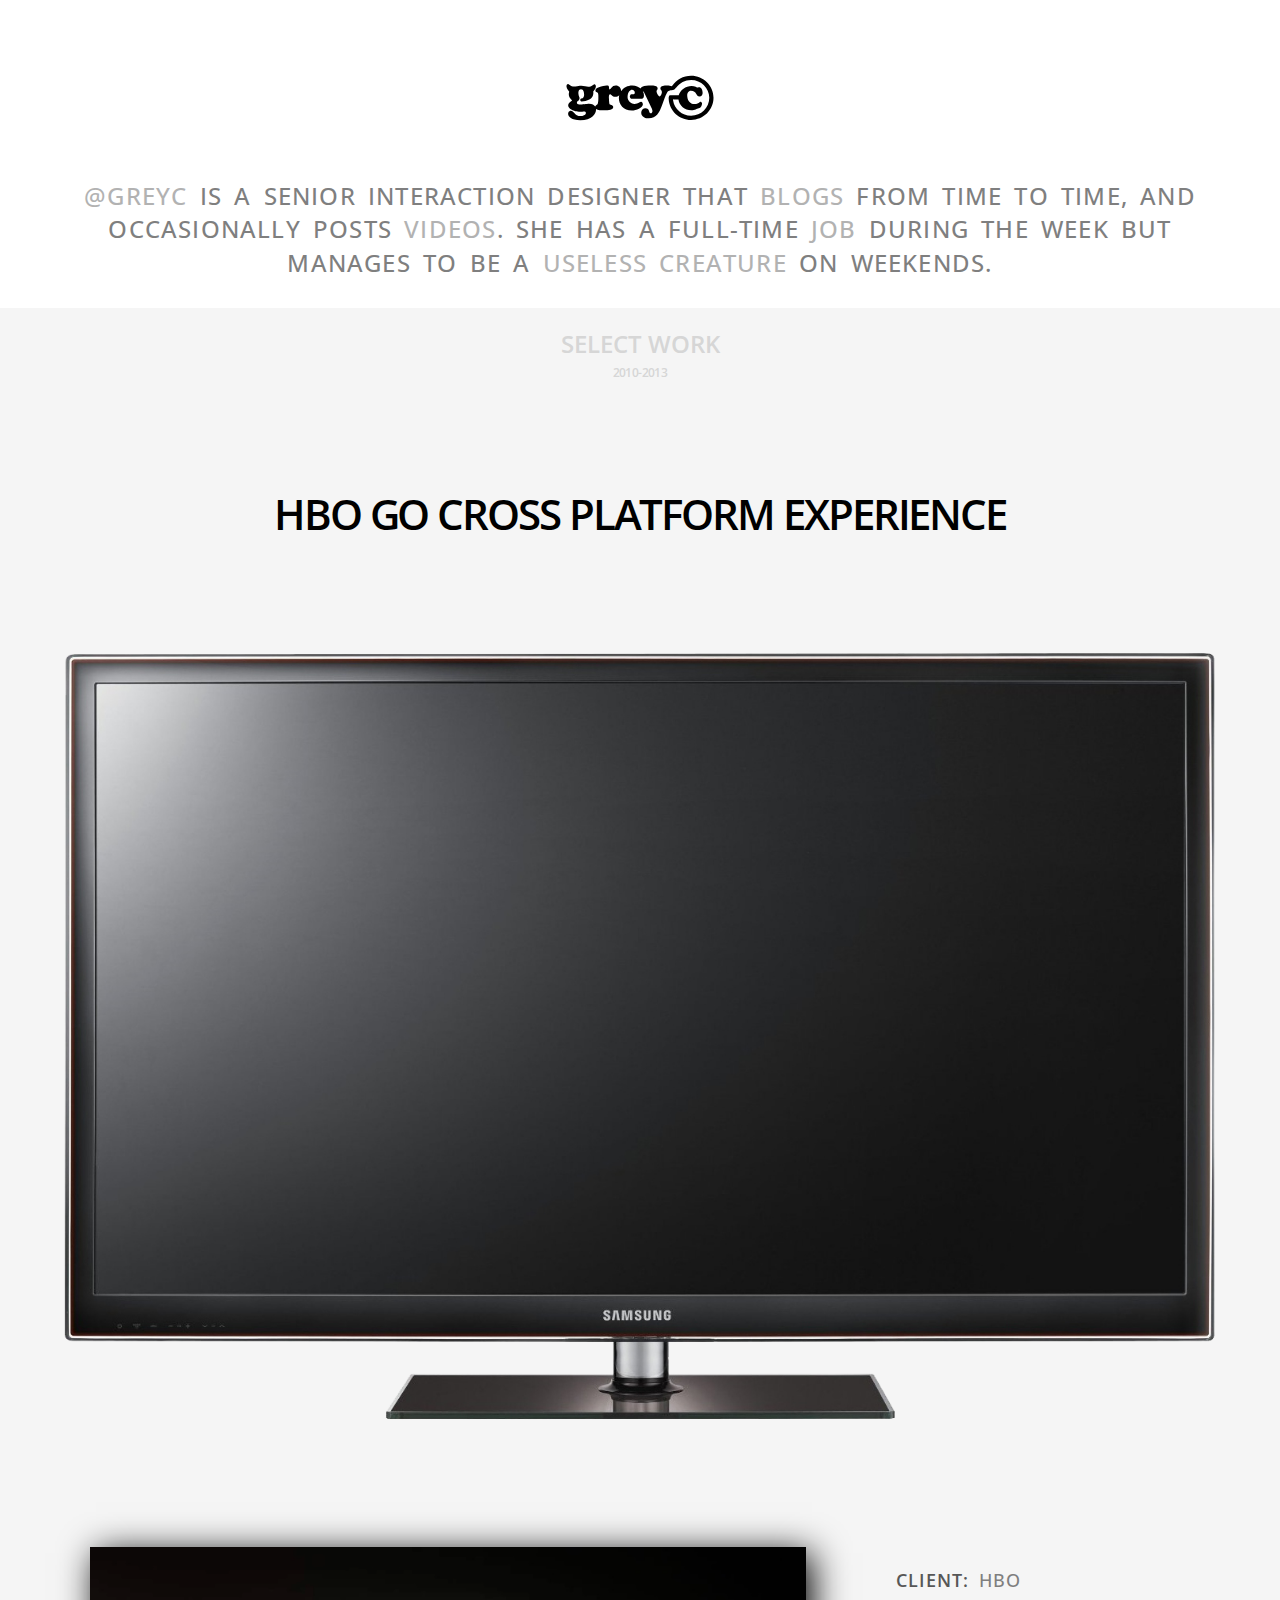
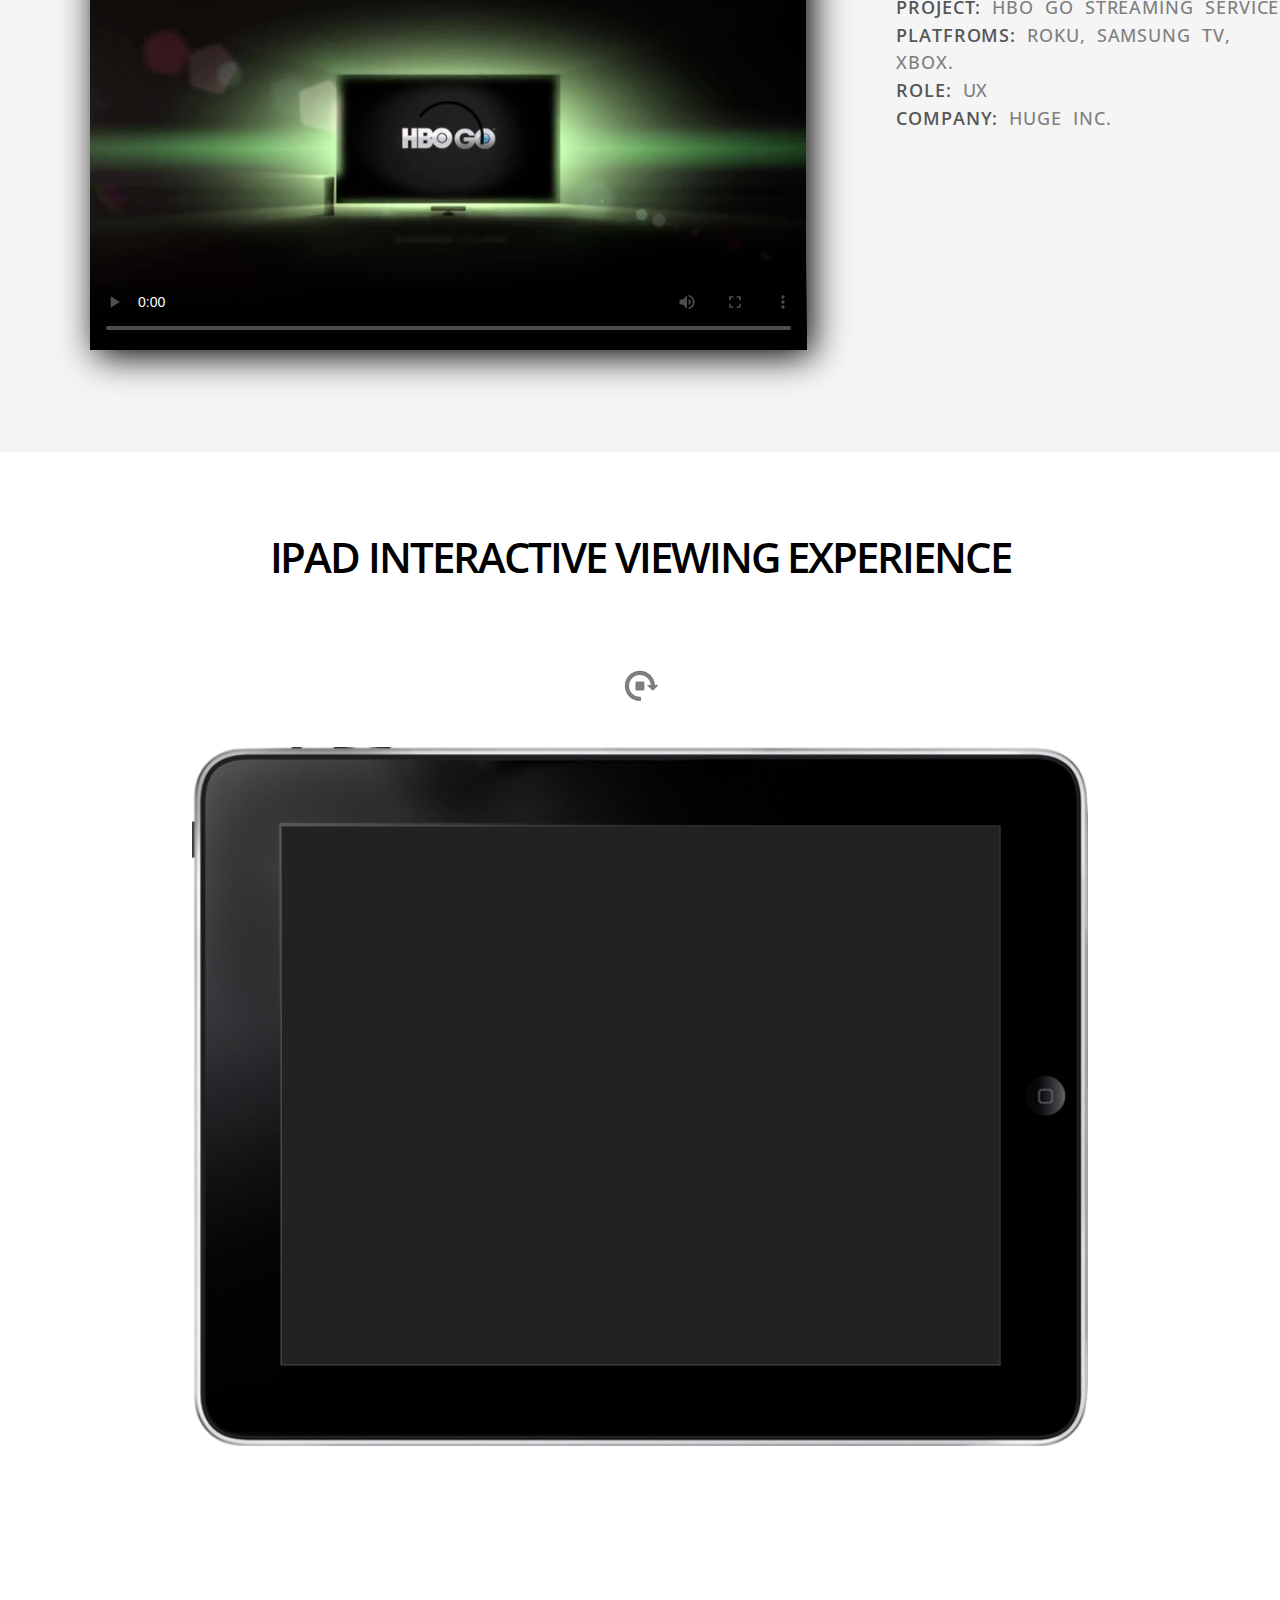
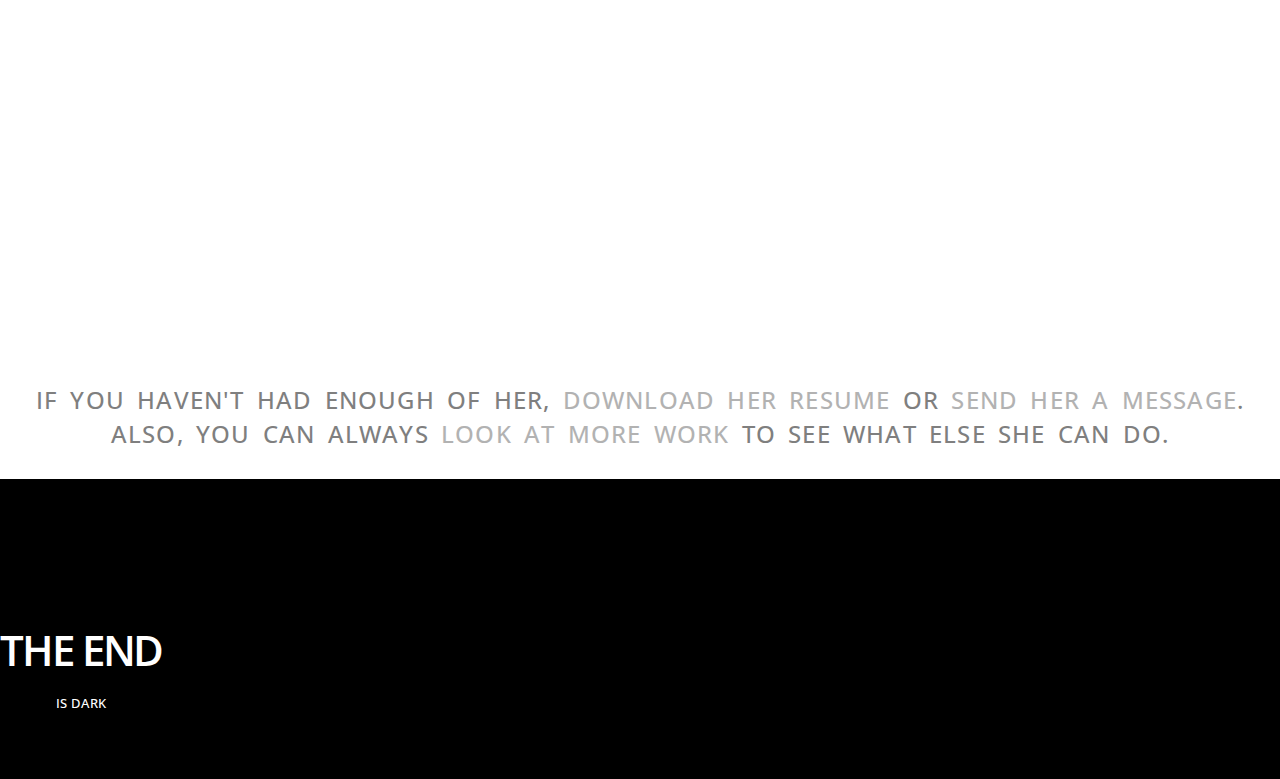
==== commit af4b75fa: "Rewriting slideshows" ====
--- a/index.html
+++ b/index.html
@@ -7,7 +7,7 @@
 
 		<!-- CSS -->
 		<link rel = "stylesheet" href = "_css/default.css" />
-		<link rel = "stylesheet" media = "screen" href = "_css/common.css" />
+		<link rel = "stylesheet" media = "screen" href = "_css/iOSSlider.css" />
 		<link rel="stylesheet" href="styles.css"/>   
 		<link href='http://fonts.googleapis.com/css?family=Open+Sans+Condensed:300,700' rel='stylesheet' type='text/css'>
 		
@@ -32,11 +32,31 @@
 					onSlideChange: slideChange
 				});
 
+				$('#hboiPadLandscapeSlider').iosSlider({
+					snapToChildren: true,
+					desktopClickDrag: true,
+					keyboardControls: true,
+					/*navNextSelector: $('.next'),
+					navPrevSelector: $('.prev'),*/
+					navSlideSelector: $('.selectors .item'),
+					onSlideChange: slideChange
+				});
+
+
+				$('#hboiPadPortraitSlider').iosSlider({
+					snapToChildren: true,
+					desktopClickDrag: true,
+					keyboardControls: true,
+					/*navNextSelector: $('.next'),
+					navPrevSelector: $('.prev'),*/
+					navSlideSelector: $('.selectors .item'),
+					onSlideChange: slideChange
+				});
+
 				//Alternate between white and grey BGs
 				$(".module").each(function(index) {
 					if(index %2 == 0) {
 						$(this).css("background","whitesmoke");
-						console.log("fart");
 					}
 
 					//Temp, get rid of other modules while testing
@@ -44,18 +64,25 @@
 				});
 
 				$("#hboXbox").show();
-
-						
-				$(".ipad_p").hide();
+				$("#hboiPad").show();
+
+						
+				$("#hboiPadPortraitSlideshow").hide();
 				
-				$("#portraitButton").click(function() { 
-					$(".ipad_l").hide();
-					$(".ipad_p").show();
+				var bTogglehboIpad = false;
+
+				$("#hboIpadToggle").click(function() { 
+					bTogglehboIpad = ! bTogglehboIpad;
+					if(bTogglehboIpad) {
+						$("#hboiPadLandscapeSlideshow").hide();
+						$("#hboiPadPortraitSlideshow").show();
+					} else {
+						$("#hboiPadLandscapeSlideshow").show();
+						$("#hboiPadPortraitSlideshow").hide();
+					}
 				});		
 				
 				$("#landscapeButton").click(function() { 
-					$(".ipad_p").hide();
-					$(".ipad_l").show();
 				});	
 							
 			}); 
@@ -112,17 +139,15 @@
 
 			<!-- HBO Xbox Module-->
 			<div id="hboXbox" class="module">
-				<div id="hboXboxSlideshow" class="section">
-					<div class="title">HBO GO Cross Platform Experience</div>
-
-					<div class="carouselWrapper"> <!-- Xbox Outer -->
-						<img src="images/tv.png"/>
-
-						<!-- HBO Xbox Carousel -->
+				<!--Title-->
+				<div class="section title">HBO GO Cross Platform Experience</div>
+
+				<!--Carousel-->
+				<div id="hboXboxSlideshow" class="section carousel">
+					<!-- XBox TV Carousel -->
+					<div class="tvCarousel"> 
 						<div class='container'> 
-							<!-- HBO Xbox Slider-->
-							<div  id = "hboXboxSlider" class="iosSlider">
-								<!-- HBO Xbox Slider Items -->
+							<div  id="hboXboxSlider" class="iosSlider">
 								<div class = 'slider'>
 									<div class = 'item'>
 										<img src="images/xbox1.jpg" />
@@ -140,9 +165,7 @@
 										<img src="images/xbox5.jpg" />
 									</div>
 								</div> 
-								<!-- End HBO Xbox Slider Items -->
-								
-								<!-- HBO Xbox Slider dots -->
+
 								<div class = 'selectorsBlock'>
 									<div class = 'selectors'>
 										<div class = 'item first selected'></div>
@@ -152,15 +175,14 @@
 										<div class = 'item'></div>
 									</div>
 								</div>
-								<!-- End HBO Xbox Slider dots -->
-							</div>
-							<!-- End HBO Xbox Slider -->
-										
+							</div>		
 						</div> 
-						<!-- End HBO Xbox Carousel -->
-					</div> <!--End of Xbox Outer-->
+						<div class="clear"></div>
+					</div> 
+					<!--End XBox TV Carousel-->
+
 				</div> 
-				<!-- End HBO XBox -->
+				<!-- End Carousel -->
 				
 				<!--HBO Xbox Video -->
 				<div class="section videoWrapper left">
@@ -185,25 +207,25 @@
 				</div>
 				<!-- End HBO XBox Meta -->
 
+				<div class="clear"> Testing</div>
 			</div>
 			<!-- End HBO Xbox Module -->
 
 
-
-
-
-
-
-			<div class="module ipad_l">
-				<h1>iPad Interactive Viewing Experience</h1>
-				<button id="portraitButton" type"button"><img src="images/rotate.svg"/></button>			
-				<div id="ipad_outer_l">
-					<img src="images/ipad_landscape.png"/>
-					
-					<div id="ipadCarouselWrapper_l">				
-						<div class = 'container'>
-							
-							<div class = 'iosSlider' id = 'iosSlider2'>					
+			<!-- HBO iPad Module -->
+			<div id="hboiPad" class="module">
+				<!--Title-->
+				<div class="section title">iPad Interactive Viewing Experience</div>
+
+				<!-- Portrait/landscape toggle -->
+				<button id="hboIpadToggle"><img src="images/rotate.svg"/></button>		
+
+				<!--Carousels-->
+				<div class="section carousel">
+					<!-- XBox iPad Carousel Landscape -->
+					<div id="hboiPadLandscapeSlideshow" class="iPadCarouselLandscape">
+						<div class='container'>
+							<div  id="hboiPadLandscapeSlider" class='iosSlider'>					
 								<div class = 'slider'>			
 									<div class = 'item'>
 										<img src="images/iPad_IVE_01.png" />
@@ -220,23 +242,65 @@
 									<div class = 'item'>
 										<img src="images/iPad_IVE_07.jpg" />
 									</div>							
-								</div>	<!-- slider -->			
-							</div>	<!-- ios slider -->		
-							
-							<div class = 'prevContainer'>
+								</div>		
+							</div>	
+							
+<!-- 							<div class = 'prevContainer'>
 								<div class = 'prev' id = 'prev2' ><img src="images/prev.svg"/></div>
 							</div>
 							
 							<div class = 'nextContainer'>
 								<div class = 'next' id = 'next2'><img src="images/next.svg"/></div>
-							</div>
-						
-						</div> <!-- container -->					
-					</div> <!-- carousel wrapper -->	
-				</div> <!-- outer -->	
-			</div> <!-- module -->	
-
-			<div class="module ipad_p">
+							</div> -->
+						
+						</div> 
+					</div>
+
+					<!-- XBox iPad Carousel Portrait -->
+					<div id="hboiPadPortraitSlideshow" class="iPadCarouselPortrait">
+						<div class='container'>
+							<div  id="hboiPadPortraitSlider" class='iosSlider'>					
+								<div class = 'slider'>			
+									<div class = 'item'>
+										<img src="images/iPad_IVE_08.jpg" />
+									</div>
+									<div class = 'item'>
+										<img src="images/iPad_IVE_09.jpg" />
+									</div>
+									<div class = 'item'>
+										<img src="images/iPad_IVE_10.jpg" />
+									</div>
+									<div class = 'item'>
+										<img src="images/iPad_IVE_11.jpg" />
+									</div>
+									<div class = 'item'>
+										<img src="images/iPad_IVE_12.jpg" />
+									</div>
+									<div class = 'item'>
+										<img src="images/iPad_IVE_13.jpg" />
+									</div>
+									<div class = 'item'>
+										<img src="images/iPad_IVE_14.jpg" />
+									</div>								
+								</div>		
+							</div>	
+							
+<!-- 							<div class = 'prevContainer'>
+								<div class = 'prev' id = 'prev2' ><img src="images/prev.svg"/></div>
+							</div>
+							
+							<div class = 'nextContainer'>
+								<div class = 'next' id = 'next2'><img src="images/next.svg"/></div>
+							</div> -->
+						
+						</div> 
+					</div>		
+				</div> 
+				<!-- End Carousel -->
+
+
+			<div id="test" style="margin-top:500px">
+			<div class="module ipad_p" style="display:none">
 			<h1>iPad Interactive Viewing Experience</h1>
 				<button id="landscapeButton" type"button"><img src="images/rotate.svg"/></button>			
 				<div id="ipad_outer_p">
@@ -288,6 +352,7 @@
 				</div> 
 			</div>
 			
+
 			<div class="module videoIpad">
 				<div id="ipadVideoMeta">
 					<p>
@@ -307,7 +372,9 @@
 					</video>
 				</div>
 			</div>
-			
+
+			</div><!--end Test div, temp -->
+			<!-- End HBO iPad Module-->
 
 					
 			<div class="module mac">
--- a/styles.css
+++ b/styles.css
@@ -130,54 +130,104 @@
 
 /*----------------------------------------CONTENT---------------------------------------------*/
 #content {
-	/*display:none;*/
+	width:100%;
+	overflow: hidden;
 }
 	
 .module { 
 	/*display:none;*/
 	width:100%;
 	position:relative;
-	top:0px;
-	overflow: hidden;
 	clear:both;
+}
+
+.module .section {
+	padding:2em 0;
 }
 
 .module .title {
 	font-size: 2.61em;
 	font-weight: 600;
 	line-height:1em;
-	margin: 1em 10%;
 	font-weight: 600;
 	letter-spacing:-0.05em; 
 }
 
-.module .section {
-	margin-top:3em;
-}
+.module .section.title {
+/*	//padding:0 5%;
+*/}
+
+/*----------------------------------------Carousels (iOS Slider)---------------------------------------------*/
+.carousel {
+	position:relative;
+}
+
+.carousel .iosSlider .slider {
+/*	background-color: #333;
+*/}
+
+/*----------------------------------------TV Carousel---------------------------------------------*/
 
 /*Carousel*/
-.carouselWrapper {
+.tvCarousel {
 	position:relative;
-	max-width:90%;
-	width:800px;
-	height:auto;
-	margin: 20px auto;
-}
-
-.carouselWrapper img {
-	max-width:100%;
-	height:auto;
+	width:90%;
+	background-image: url('images/tv.png');
+	background-repeat: no-repeat;
+	background-size:100% auto;
+
+	margin:0px auto;
+	padding-top:1.95%;
+}
+
+.tvCarousel .container {
+	width:95%;
+
+	/* 39% being the ratio we are maintaining 
+	 * calculated by looking at the image 
+	 * ratio: 400/1024 = ~0.39 */
+	padding: 0 0 70% 0;
+}
+
+/*----------------------------------------iPad Carousel Landscape---------------------------------------------*/
+.iPadCarouselLandscape {
+	position:relative;
+	width:70%;
+
+	margin:0px auto;
+	padding-top:6%;
+
+	background-image: url('images/ipad_landscape.png');
+	background-repeat: no-repeat;
+	background-size:100% auto;
+}
+
+.iPadCarouselLandscape .container {
+	width:81%;
+	padding: 0 0 70% 0;
+}
+
+/*----------------------------------------iPad Carousel Portrait ---------------------------------------------*/
+.iPadCarouselPortrait {
+	position:relative;
+	width:50%;
+
+	margin:0px auto;
+	padding-top:6.2%;
+	padding-left:0;
+
+	background-image: url('images/ipad_portrait.png');
+	background-repeat: no-repeat;
+	background-size:100% auto;
+}
+
+.iPadCarouselPortrait .container {
+	width:78%;
+	padding: 0 0 120% 0;
 }
 
 /*--------------*/
 /* Video */
-.module video {
-	margin-left: 10%;
-	margin-top: 0%;
-	width:80%;
-	-webkit-box-shadow: 6px 6px 34px #000;
-}
-
 .module .videoWrapper {
 	width:70%;
 	min-width:350px;
@@ -189,6 +239,13 @@
 
 .module .videoWrapper.right {
 	float:right;
+}
+
+.module video {
+	margin: 0%;
+	padding:0%;
+	width:80%;
+	-webkit-box-shadow: 6px 6px 34px #000;
 }
 
 /*--------------*/
@@ -207,13 +264,13 @@
 
 .module .meta p {
 	text-align: left;
-	font-size: 1em;
+	font-size: 1.15em;
 	margin: 0 auto;	
-	padding: 10%;	
+	padding: 5% 0%;	
 	line-height:1.5em;
 }
 
-.module .meta b{
+.module .meta b {
 	font-weight: 600;
 }
 
@@ -224,7 +281,7 @@
 #selectWork {
 	width:100%;
 	margin:0px;
-	padding:1em 1em; 
+	padding:1em 0em; 
 
 	color: #d6d6d6;
 	font-size: 1.5em;
@@ -256,9 +313,9 @@
 	width: 100%;
 	height:300px;
 	background: black;
-	float:left;
 	margin:0;
 	padding: 0;
+	clear:both;
 }
 
 footer h1 {
@@ -303,11 +360,11 @@
 	}
 
 	.module .videoWrapper.left {
-		float:left;
+		float:none;
 	}
 
 	.module .videoWrapper.right {
-		float:right;
+		float:none;
 	}
 
 	/*Meta*/
@@ -315,6 +372,11 @@
 		width:100%;
 		margin: 0px;
 		padding:0px;
+		clear:both;
+	}
+
+	.module .meta.left, .module .meta.right {
+		float:none;
 	}
 
 	.module .meta p {
@@ -326,13 +388,43 @@
 
 /*-------------------------------MOBILE------------------------------------*/
 @media only screen and (max-width: 400px) {
-	.module .section.videoWrapper {
+	/*Video*/
+	.module video {
+		margin:0;
+		width:90%;
+		-webkit-box-shadow: 6px 6px 34px #000;
+	}
+
+	.module .videoWrapper {
 		width:100%;
-		margin:auto;
-	}
-
-	.module .section.meta {
+		min-height:200px;
+		min-width:325px;
+	}
+
+	.module .videoWrapper.left, .module .videoWrapper.right {
+		float:none;
+	}
+
+	/*Meta*/
+	.module .meta {
 		width:100%;
-	}
-}
-
+		margin:0px;
+		padding:0px;
+		clear:both;
+	}
+
+	.module .meta.left, .module .meta.right {
+		float:none;
+	}
+	.module .meta {
+		width:100%;
+		margin: 0px;
+		padding:0px;
+	}
+
+	.module .meta p {
+		margin:0%;
+		padding:0 5%;
+	}
+}
+
